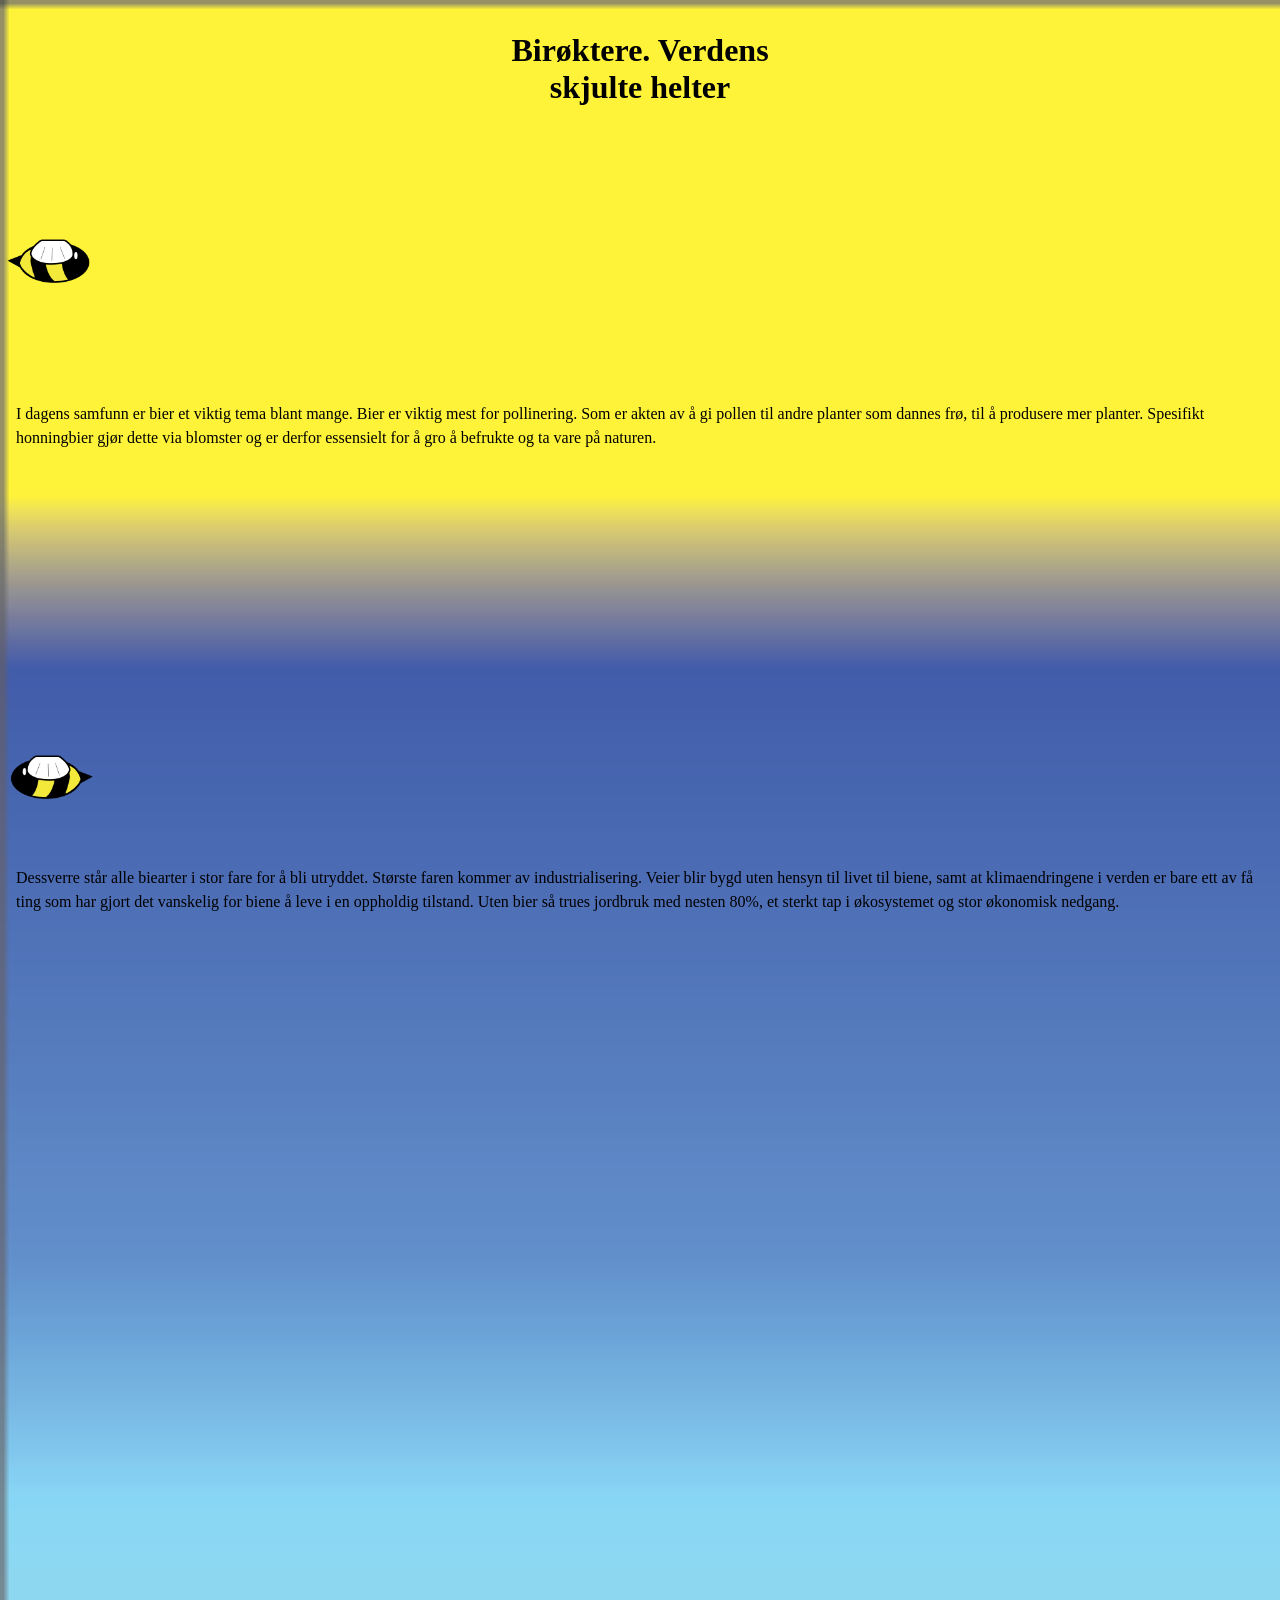
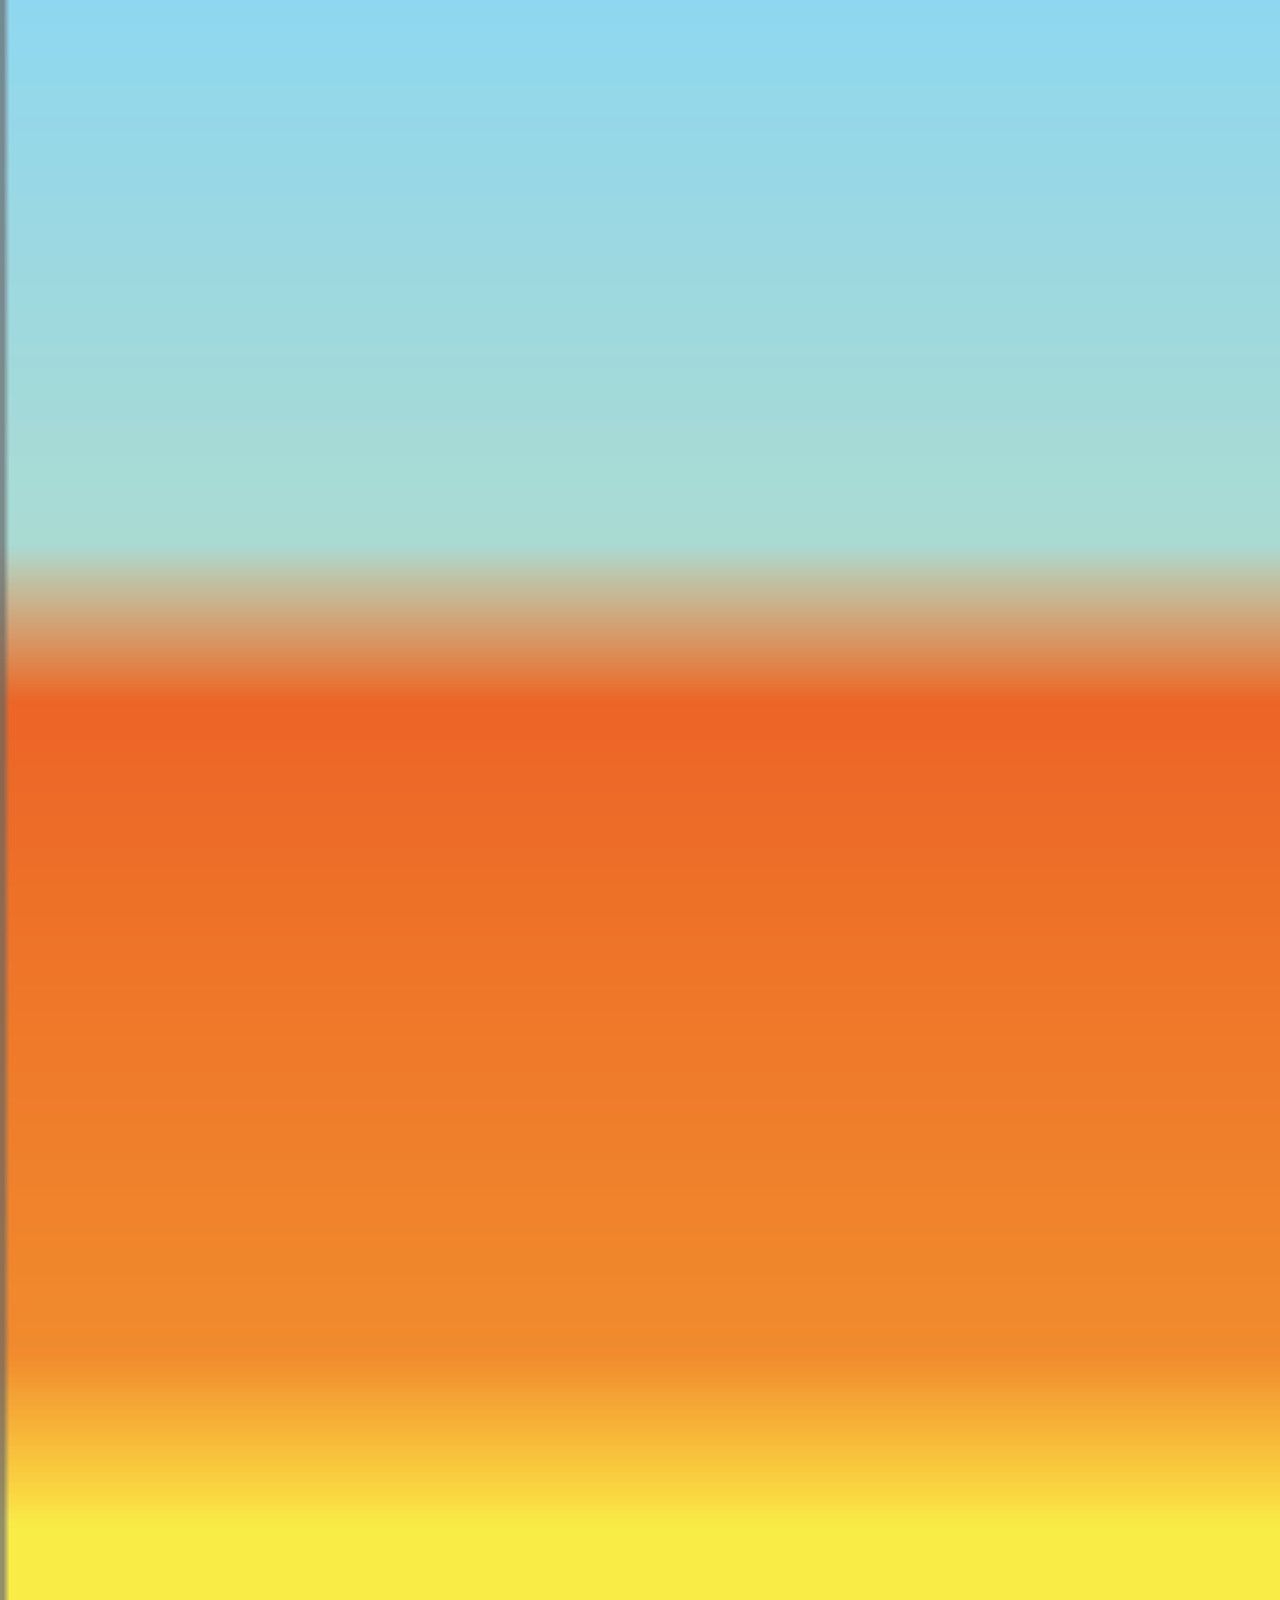
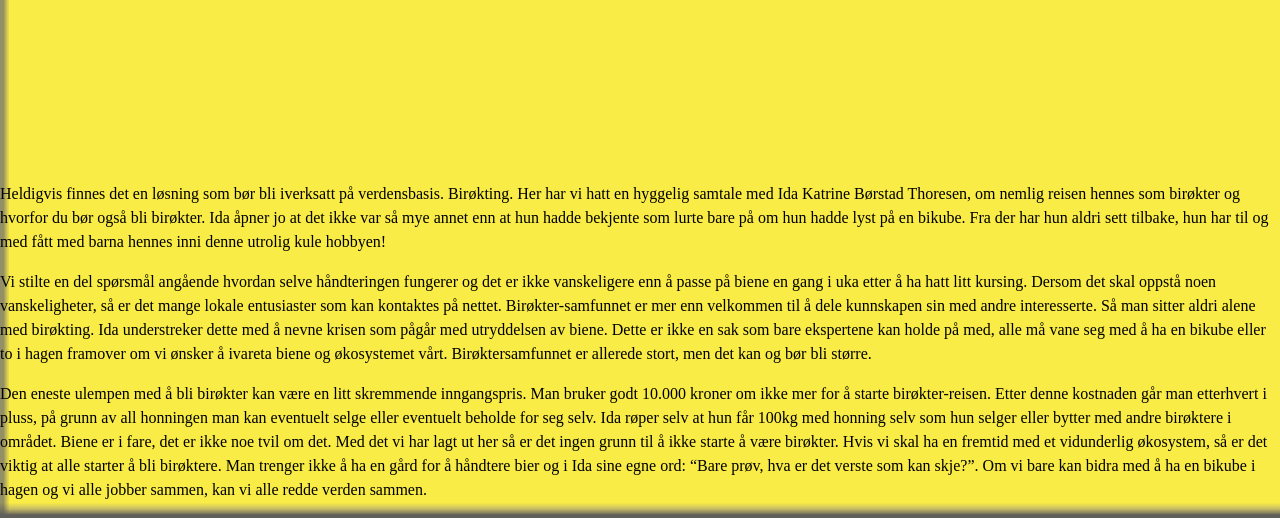
==== bier/index.html @ d30e1885 "Add two aniamtion" ====
<!DOCTYPE html>
<html lang="en">
<head>
    <meta charset="UTF-8">
    <meta name="viewport" content="width=device-width, initial-scale=1.0">

    <link rel="stylesheet" href="css/style.css">
    <title>Bier</title>
</head>
<body>
    <h1>Birøktere. Verdens skjulte helter</h1>
    <div class="bie-animasjon_top_vindu">
        <img
            class="bie-animasjon_top"
            src="./img/img1.png"
            alt="Animasjon av en bie som flyr"
        />
    </div>

    <!-- Første delen -->
    <article id="første">
        <p>I dagens samfunn er bier et viktig tema blant mange. Bier er viktig mest for pollinering. Som er akten av å gi pollen til andre planter som dannes frø, til å produsere mer planter. Spesifikt honningbier gjør dette via blomster og er derfor essensielt for å gro å befrukte og ta vare på naturen.</p>
    </article>

    <div class="bie-animasjon_andre_vindu">
        <img
            class="bie-animasjon_andre"
            src="./img/img3.png"
            alt="Animasjon av en bie som flyr"
        />
    </div>
    
    <!-- Andre delen -->
    <article id="andre">
        <p>Dessverre står alle biearter i stor fare for å bli utryddet. Største faren kommer av industrialisering. Veier blir bygd uten hensyn til livet til biene, samt at klimaendringene i verden er bare ett av få ting som har gjort det vanskelig for biene å leve i en oppholdig tilstand. 
        Uten bier så trues jordbruk med nesten 80%, et sterkt tap i økosystemet og stor økonomisk nedgang.</p>
    </article>

    <!-- Tredje delen -->
    <article id="tredje">
        <p>Heldigvis finnes det en løsning som bør bli iverksatt på verdensbasis. Birøkting.
        Her har vi hatt en hyggelig samtale med Ida Katrine Børstad Thoresen, om nemlig reisen hennes som birøkter og hvorfor du bør også bli birøkter.
        Ida åpner jo at det ikke var så mye annet enn at hun hadde bekjente som lurte bare på om hun hadde lyst på en bikube. Fra der har hun aldri sett tilbake, hun har til og med fått med barna hennes inni denne utrolig kule hobbyen! </p>
    </article>

    <!-- Fjerde delen -->
    <article id="fjerde">
        <p>Vi stilte en del spørsmål angående hvordan selve håndteringen fungerer og det er ikke vanskeligere enn å passe på biene en gang i uka etter å ha hatt litt kursing. Dersom det skal oppstå noen vanskeligheter, så er det mange lokale entusiaster som kan kontaktes på nettet. Birøkter-samfunnet er mer enn velkommen til å dele kunnskapen sin med andre interesserte. Så man sitter aldri alene med birøkting.
        Ida understreker dette med å nevne krisen som pågår med utryddelsen av biene. Dette er ikke en sak som bare ekspertene kan holde på med, alle må vane seg med å ha en bikube eller to i hagen framover om vi ønsker å ivareta biene og økosystemet vårt. Birøktersamfunnet er allerede stort, men det kan og bør bli større.</p>
    </article>

    <!-- Femte delen -->
    <article id="femte">
        <p>Den eneste ulempen med å bli birøkter kan være en litt skremmende inngangspris. Man bruker godt 10.000 kroner om ikke mer for å starte birøkter-reisen. Etter denne kostnaden går man etterhvert i pluss, på grunn av all honningen man kan eventuelt selge eller eventuelt beholde for seg selv. 
        Ida røper selv at hun får 100kg med honning selv som hun selger eller bytter med andre birøktere i området.
        Biene er i fare, det er ikke noe tvil om det. Med det vi har lagt ut her så er det ingen grunn til å ikke starte å være birøkter. Hvis vi skal ha en fremtid med et vidunderlig økosystem, så er det viktig at alle starter å bli birøktere. Man trenger ikke å ha en gård for å håndtere bier og i Ida sine egne ord: “Bare prøv, hva er det verste som kan skje?”. 
        Om vi bare kan bidra med å ha en bikube i hagen og vi alle jobber sammen, kan vi alle redde verden sammen.</p>
    </article>

    <script src="javaScript/bierAnimasjon.js"></script>

    
</body>
</html>
---- bier/css/style.css ----
body{
    margin: 0;
    padding: 0;
    background-image: url(../img/beeBackground.png);
    background-size: cover;
    background-repeat: no-repeat;
}

h1{
    text-align: center;
    width: 300px;
    margin: 2rem auto;
}

#første{
    padding: 1rem;
    height: 200px;
    margin: 2rem auto;
}

#andre{
    padding: 1rem;
    height: 2500px;
    margin: 0;
    top: 0px;
}





.bie-animasjon_top_vindu {
  position: relative;
  width: 100%;
  height: 200px;
  overflow: hidden;
}

.bie-animasjon_top {
  position: absolute;
  margin-top: 0;
  top: 20px;
  left: 0;
  width: 100px;
  height: 200px;
  object-fit: contain;
  animation-name: bieOnTop;
  animation-duration: 5s;
  animation-iteration-count: infinite;
  animation-timing-function: linear;
}

@keyframes bieOnTop {
  0%   { left: -100px; top: 0px}
  25% {top: 60px}
  50% {top: 0px}
  75% {top: 40px}
  100% { left: 100%; top: 0px}
}

.bie-animasjon_andre_vindu {
  position: relative;
  width: 100%;
  height: 200px;
  overflow: hidden;
}

.bie-animasjon_andre {
  position: absolute;
  top: 40px;
  width: 100px;
  height: 200px;
  object-fit: contain;
  animation-name: bieSecondAnimation;
  animation-duration: 5s;
  animation-iteration-count: infinite;
  animation-timing-function: linear;
}

@keyframes bieSecondAnimation {
  0% { left: 100%; top: 0px}
  25% {top: 40px}
  50% {top: 0px}
  75% {top: 60px}
  100% { left: -100px; top: 0px}
}


p{
  line-height: 1.5;
}
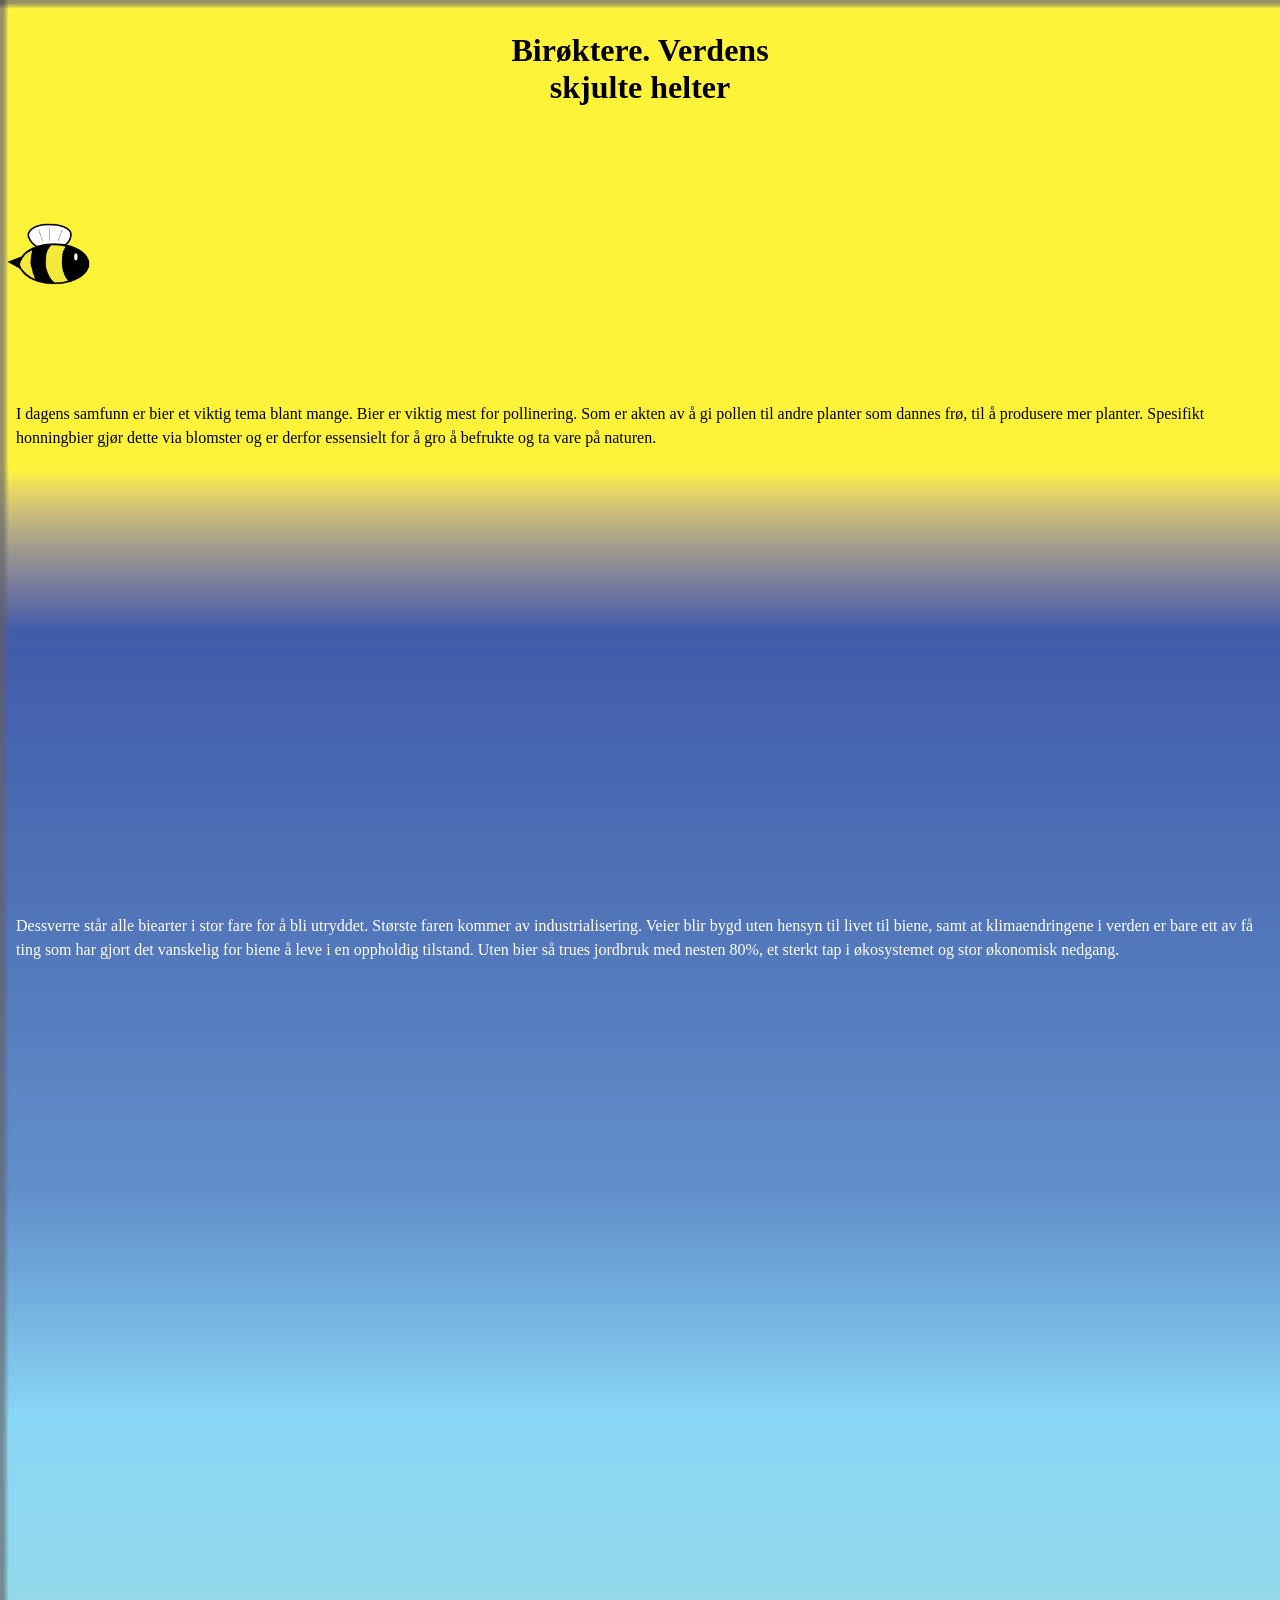
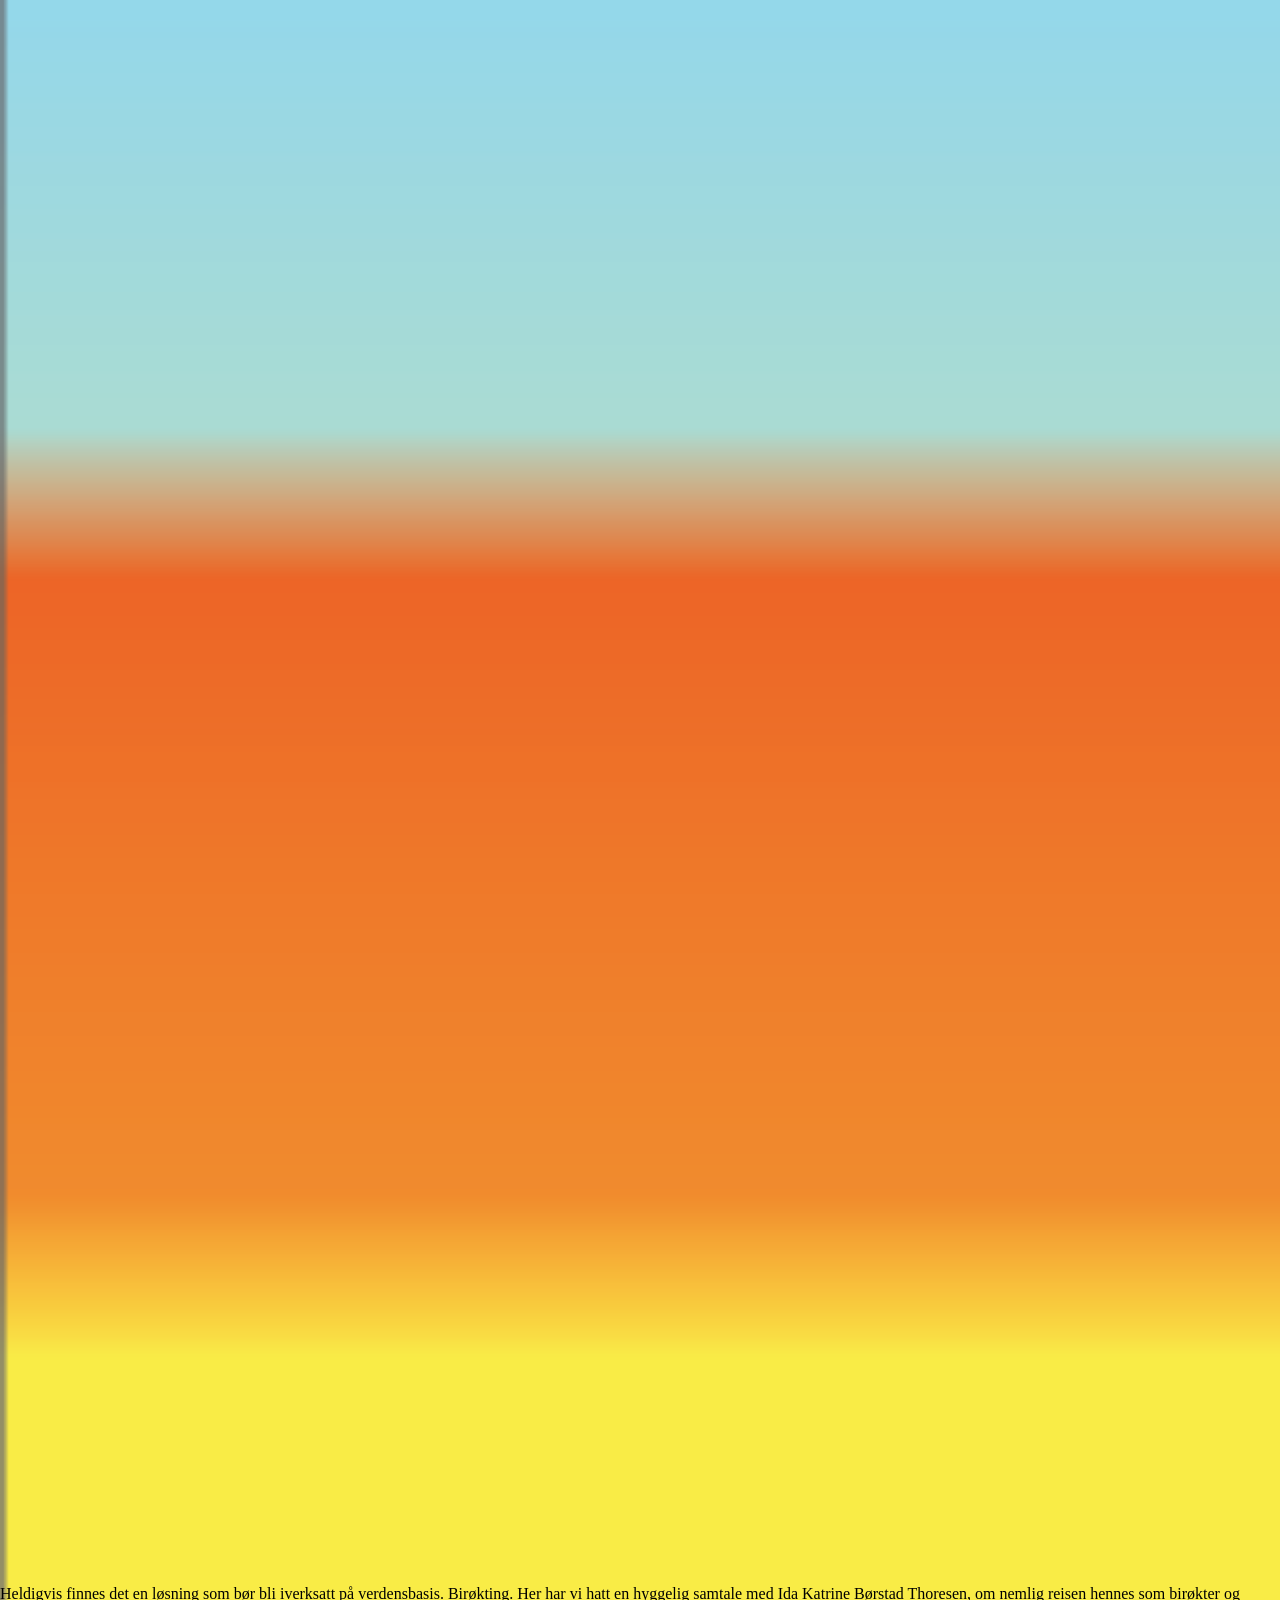
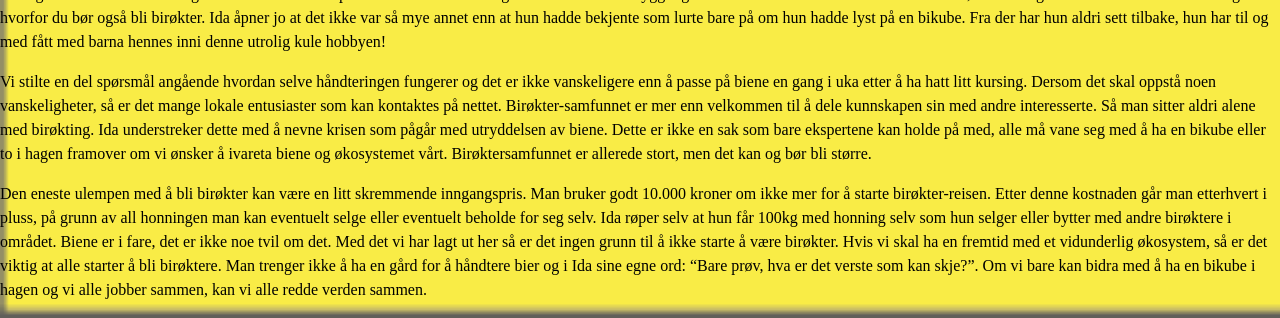
==== commit 88fcc87d: "Second animate when user scroll" ====
--- a/bier/index.html
+++ b/bier/index.html
@@ -22,16 +22,15 @@
         <p>I dagens samfunn er bier et viktig tema blant mange. Bier er viktig mest for pollinering. Som er akten av å gi pollen til andre planter som dannes frø, til å produsere mer planter. Spesifikt honningbier gjør dette via blomster og er derfor essensielt for å gro å befrukte og ta vare på naturen.</p>
     </article>
 
-    <div class="bie-animasjon_andre_vindu">
-        <img
-            class="bie-animasjon_andre"
-            src="./img/img3.png"
-            alt="Animasjon av en bie som flyr"
-        />
-    </div>
-    
     <!-- Andre delen -->
     <article id="andre">
+        <div class="bie-animasjon_andre_vindu is-paused">
+            <img
+                class="bie-animasjon_andre"
+                src="./img/img3.png"
+                alt="Animasjon av en bie som flyr"
+            />
+        </div>
         <p>Dessverre står alle biearter i stor fare for å bli utryddet. Største faren kommer av industrialisering. Veier blir bygd uten hensyn til livet til biene, samt at klimaendringene i verden er bare ett av få ting som har gjort det vanskelig for biene å leve i en oppholdig tilstand. 
         Uten bier så trues jordbruk med nesten 80%, et sterkt tap i økosystemet og stor økonomisk nedgang.</p>
     </article>
--- a/bier/css/style.css
+++ b/bier/css/style.css
@@ -25,6 +25,10 @@
     top: 0px;
 }
 
+#andre p{
+    margin-top: 4rem;
+    color: #fff;
+}
 
 
 
@@ -58,16 +62,30 @@
   100% { left: 100%; top: 0px}
 }
 
+.bie-animasjon_top_vindu.is-paused .bie-animasjon_top,
+.bie-animasjon_andre_vindu .bie-animasjon_andre {
+  animation-play-state: paused;
+}
+
 .bie-animasjon_andre_vindu {
   position: relative;
   width: 100%;
   height: 200px;
   overflow: hidden;
+  visibility: hidden;
+}
+
+.bie-animasjon_andre_vindu.is-active {
+  visibility: visible;
+}
+
+.bie-animasjon_andre_vindu.is-active .bie-animasjon_andre {
+  animation-play-state: running;
 }
 
 .bie-animasjon_andre {
   position: absolute;
-  top: 40px;
+  top: 50px;
   width: 100px;
   height: 200px;
   object-fit: contain;
@@ -85,7 +103,6 @@
   100% { left: -100px; top: 0px}
 }
 
-
 p{
   line-height: 1.5;
 }
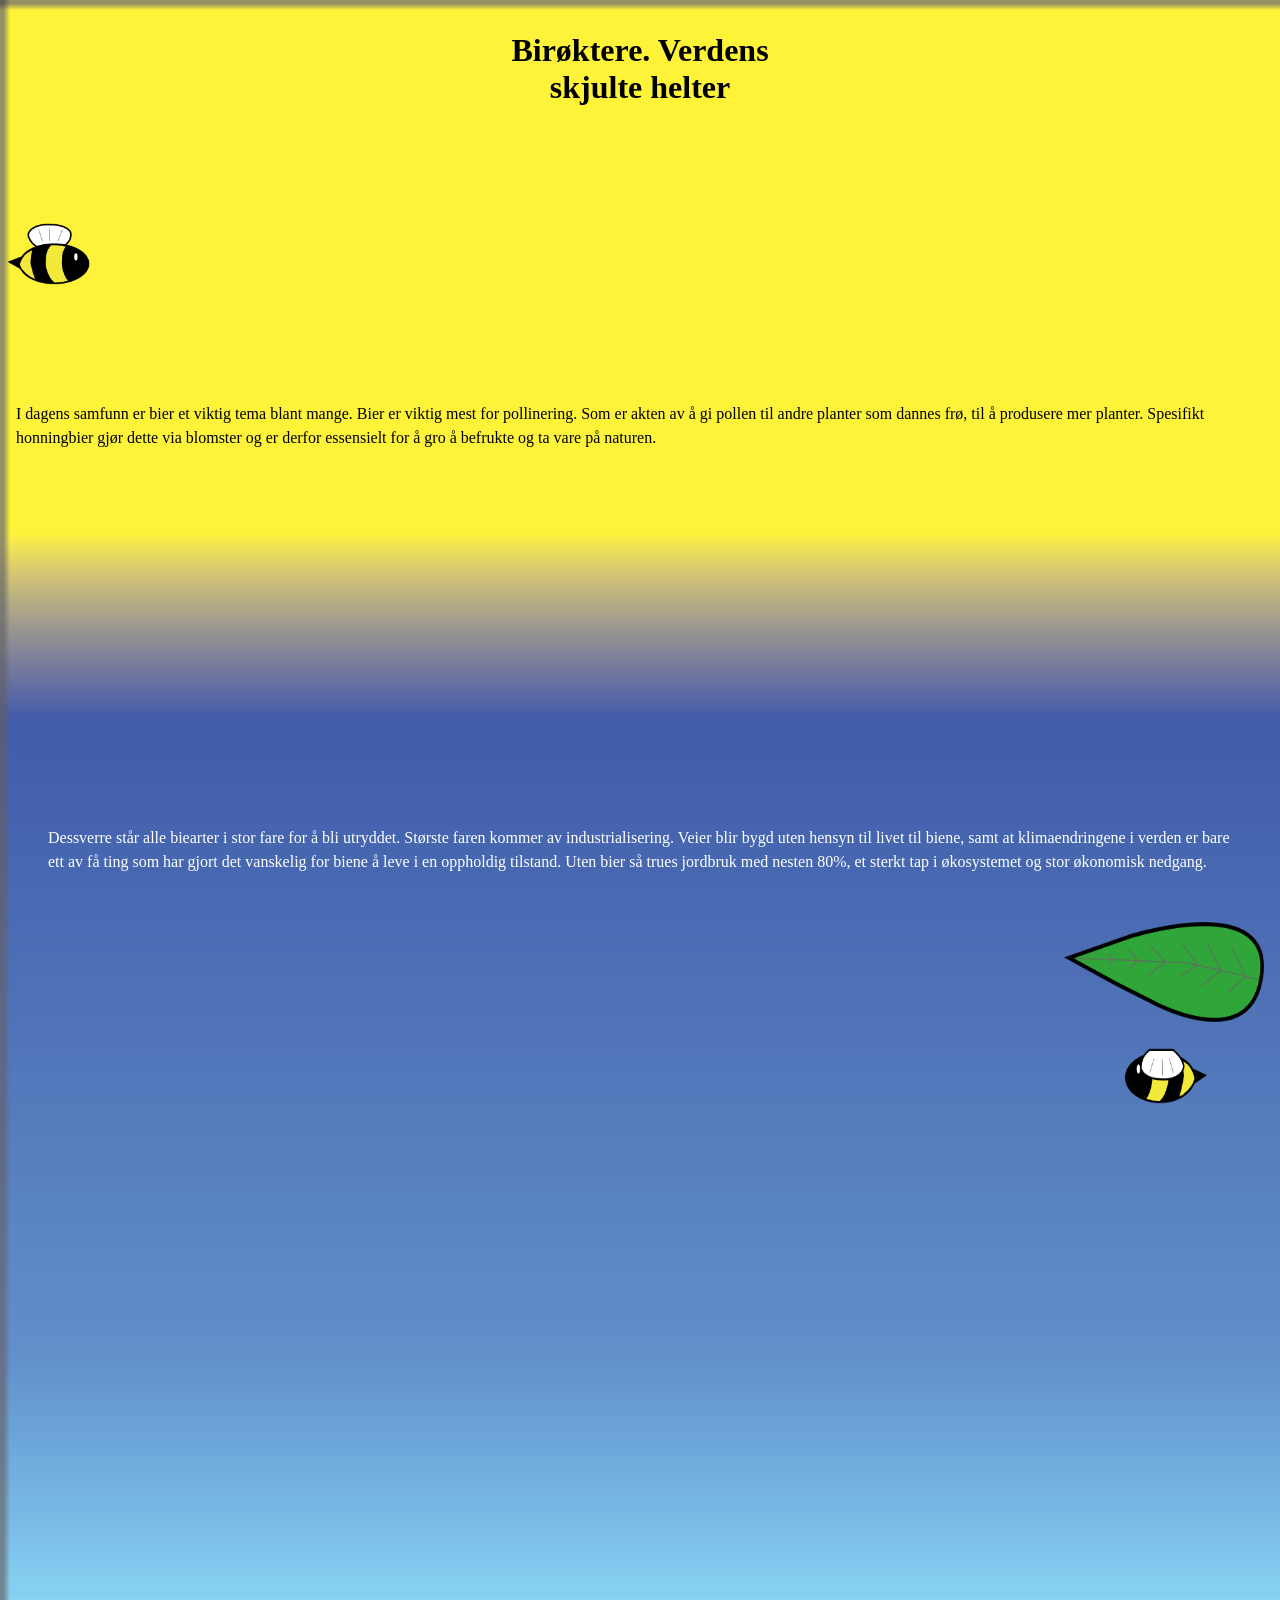
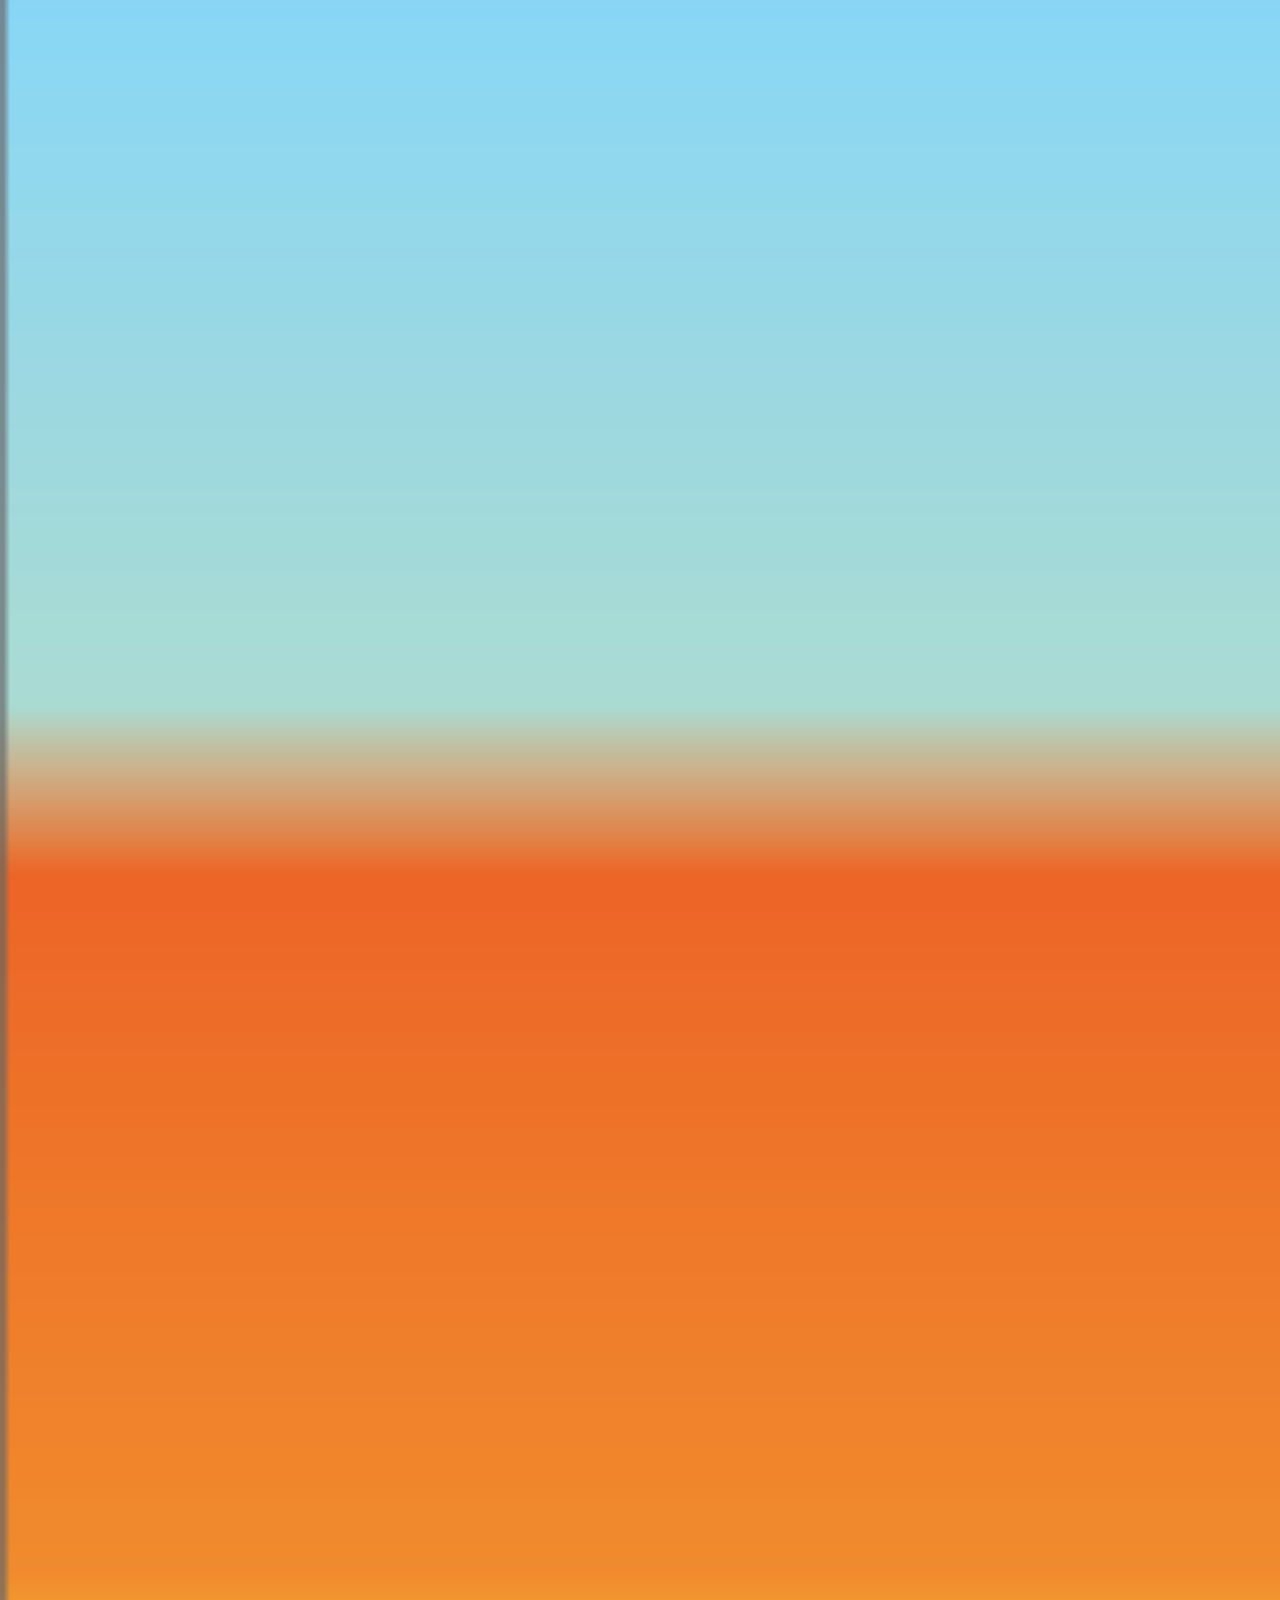
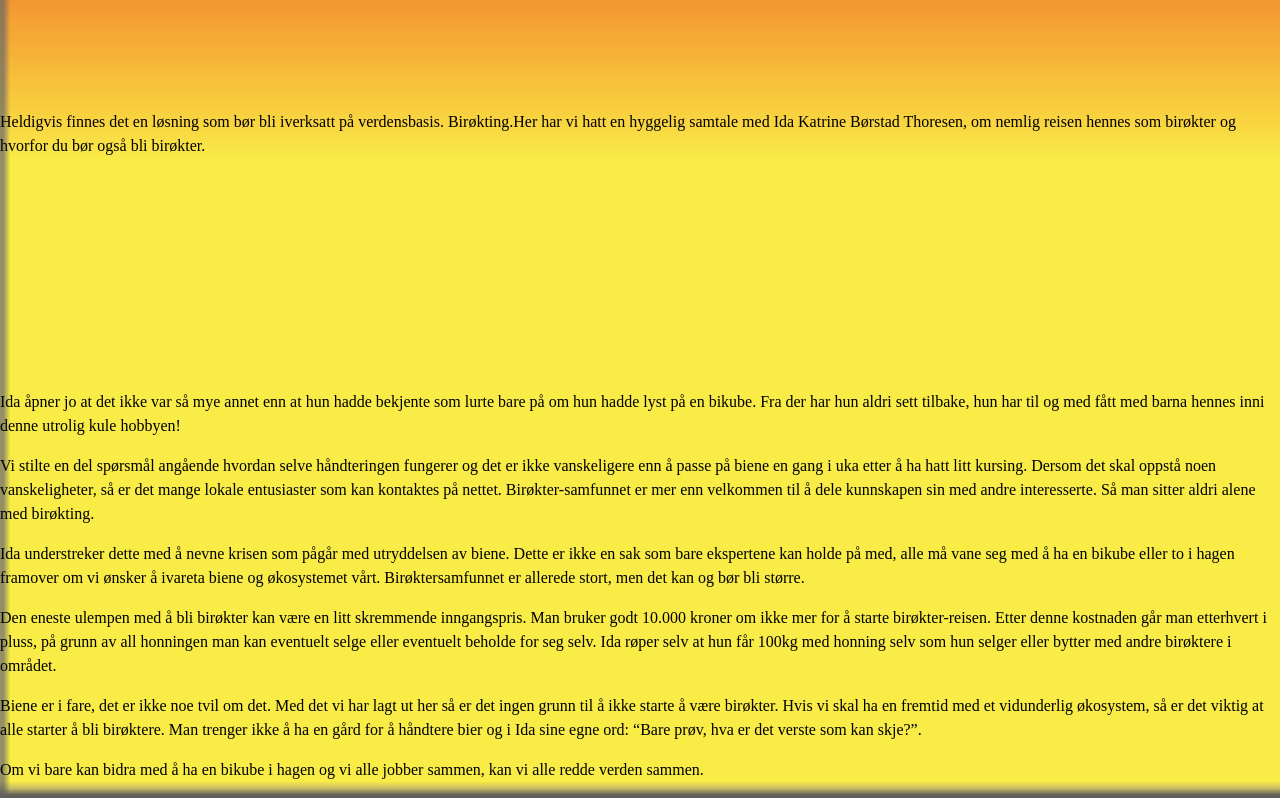
==== commit 9dd862bf: "Top animation and bee under a leaf The animation at the top works; below the second block of text, t" ====
--- a/bier/index.html
+++ b/bier/index.html
@@ -24,37 +24,90 @@
 
     <!-- Andre delen -->
     <article id="andre">
-        <div class="bie-animasjon_andre_vindu is-paused">
+        <!-- <div class="bie-animasjon_andre_vindu is-paused">
             <img
                 class="bie-animasjon_andre"
                 src="./img/img3.png"
                 alt="Animasjon av en bie som flyr"
             />
+        </div> -->
+
+        
+        <p>
+            Dessverre står alle biearter i stor fare for å bli utryddet. Største faren kommer av industrialisering. Veier blir bygd uten hensyn til livet til biene, samt at klimaendringene i verden er bare ett av få ting som har gjort det vanskelig for biene å leve i en oppholdig tilstand. 
+            Uten bier så trues jordbruk med nesten 80%, et sterkt tap i økosystemet og stor økonomisk nedgang.
+        </p>
+
+        <div id="bie-og-bland">
+            <div id="bie-gjemmer-seg-bland">
+                <img
+                    id="bland"
+                    src="./img/blad.png"
+                    alt="Blad hvor bie kan gjemme seg."
+                />
+                <img
+                    id="bie-gjemmer-seg"
+                    src="./img/img4.png"
+                    alt="Bie gjemmer seg under et blad for å unngå regnet."
+                />
+            </div>
         </div>
-        <p>Dessverre står alle biearter i stor fare for å bli utryddet. Største faren kommer av industrialisering. Veier blir bygd uten hensyn til livet til biene, samt at klimaendringene i verden er bare ett av få ting som har gjort det vanskelig for biene å leve i en oppholdig tilstand. 
-        Uten bier så trues jordbruk med nesten 80%, et sterkt tap i økosystemet og stor økonomisk nedgang.</p>
     </article>
 
     <!-- Tredje delen -->
     <article id="tredje">
-        <p>Heldigvis finnes det en løsning som bør bli iverksatt på verdensbasis. Birøkting.
-        Her har vi hatt en hyggelig samtale med Ida Katrine Børstad Thoresen, om nemlig reisen hennes som birøkter og hvorfor du bør også bli birøkter.
-        Ida åpner jo at det ikke var så mye annet enn at hun hadde bekjente som lurte bare på om hun hadde lyst på en bikube. Fra der har hun aldri sett tilbake, hun har til og med fått med barna hennes inni denne utrolig kule hobbyen! </p>
+        <p>
+            Heldigvis finnes det en løsning som bør bli iverksatt på verdensbasis. Birøkting.Her har vi hatt en hyggelig samtale med Ida Katrine Børstad Thoresen, om nemlig reisen hennes som birøkter og hvorfor du bør også bli birøkter.
+        </p>
+        <div class="bie-animasjon_tredje_vindu is-paused">
+            <img
+                class="bie-animasjon_tredje"
+                src="./img/img1.png"
+                alt="Animasjon av en bie som flyr"
+            />
+        </div>
     </article>
 
     <!-- Fjerde delen -->
     <article id="fjerde">
-        <p>Vi stilte en del spørsmål angående hvordan selve håndteringen fungerer og det er ikke vanskeligere enn å passe på biene en gang i uka etter å ha hatt litt kursing. Dersom det skal oppstå noen vanskeligheter, så er det mange lokale entusiaster som kan kontaktes på nettet. Birøkter-samfunnet er mer enn velkommen til å dele kunnskapen sin med andre interesserte. Så man sitter aldri alene med birøkting.
-        Ida understreker dette med å nevne krisen som pågår med utryddelsen av biene. Dette er ikke en sak som bare ekspertene kan holde på med, alle må vane seg med å ha en bikube eller to i hagen framover om vi ønsker å ivareta biene og økosystemet vårt. Birøktersamfunnet er allerede stort, men det kan og bør bli større.</p>
+        <p>
+            Ida åpner jo at det ikke var så mye annet enn at hun hadde bekjente som lurte bare på om hun hadde lyst på en bikube. Fra der har hun aldri sett tilbake, hun har til og med fått med barna hennes inni denne utrolig kule hobbyen! 
+</p>
     </article>
 
     <!-- Femte delen -->
     <article id="femte">
-        <p>Den eneste ulempen med å bli birøkter kan være en litt skremmende inngangspris. Man bruker godt 10.000 kroner om ikke mer for å starte birøkter-reisen. Etter denne kostnaden går man etterhvert i pluss, på grunn av all honningen man kan eventuelt selge eller eventuelt beholde for seg selv. 
-        Ida røper selv at hun får 100kg med honning selv som hun selger eller bytter med andre birøktere i området.
-        Biene er i fare, det er ikke noe tvil om det. Med det vi har lagt ut her så er det ingen grunn til å ikke starte å være birøkter. Hvis vi skal ha en fremtid med et vidunderlig økosystem, så er det viktig at alle starter å bli birøktere. Man trenger ikke å ha en gård for å håndtere bier og i Ida sine egne ord: “Bare prøv, hva er det verste som kan skje?”. 
-        Om vi bare kan bidra med å ha en bikube i hagen og vi alle jobber sammen, kan vi alle redde verden sammen.</p>
+        <p>
+            Vi stilte en del spørsmål angående hvordan selve håndteringen fungerer og det er ikke vanskeligere enn å passe på biene en gang i uka etter å ha hatt litt kursing. Dersom det skal oppstå noen vanskeligheter, så er det mange lokale entusiaster som kan kontaktes på nettet. Birøkter-samfunnet er mer enn velkommen til å dele kunnskapen sin med andre interesserte. Så man sitter aldri alene med birøkting.
+        </p>
     </article>
+
+    <article id="sjette">
+        <p>
+            Ida understreker dette med å nevne krisen som pågår med utryddelsen av biene. Dette er ikke en sak som bare ekspertene kan holde på med, alle må vane seg med å ha en bikube eller to i hagen framover om vi ønsker å ivareta biene og økosystemet vårt. Birøktersamfunnet er allerede stort, men det kan og bør bli større.
+        </p>
+    </article>
+    
+    <article id="syvende">
+        <p>
+            Den eneste ulempen med å bli birøkter kan være en litt skremmende inngangspris. Man bruker godt 10.000 kroner om ikke mer for å starte birøkter-reisen. Etter denne kostnaden går man etterhvert i pluss, på grunn av all honningen man kan eventuelt selge eller eventuelt beholde for seg selv. 
+            Ida røper selv at hun får 100kg med honning selv som hun selger eller bytter med andre birøktere i området.
+        </p>
+    </article>
+    
+    <article id="åttende">
+        <p>
+            Biene er i fare, det er ikke noe tvil om det. Med det vi har lagt ut her så er det ingen grunn til å ikke starte å være birøkter. Hvis vi skal ha en fremtid med et vidunderlig økosystem, så er det viktig at alle starter å bli birøktere. Man trenger ikke å ha en gård for å håndtere bier og i Ida sine egne ord: “Bare prøv, hva er det verste som kan skje?”. 
+        </p>
+    </article>
+
+    
+    <article id="niende">
+        <p>
+            Om vi bare kan bidra med å ha en bikube i hagen og vi alle jobber sammen, kan vi alle redde verden sammen. 
+        </p>
+    </article>
+
 
     <script src="javaScript/bierAnimasjon.js"></script>
 
--- a/bier/css/style.css
+++ b/bier/css/style.css
@@ -16,18 +16,40 @@
     padding: 1rem;
     height: 200px;
     margin: 2rem auto;
+    margin-bottom: 10rem;
 }
 
 #andre{
     padding: 1rem;
     height: 2500px;
-    margin: 0;
-    top: 0px;
+    display: flex;
+    flex-direction: column;
 }
 
 #andre p{
-    margin-top: 4rem;
     color: #fff;
+    padding: 2rem;
+}
+
+#bland{
+  width: 200px;
+  height: 100px;
+}
+
+#bie-og-bland{
+  display: flex;
+  flex-direction: row-reverse;
+}
+
+#bie-gjemmer-seg-bland{
+  display: flex;
+  flex-direction: column;
+  align-items: center;
+}
+
+#bie-gjemmer-seg{
+  width: 100px;
+  height: 100px;
 }
 
 
@@ -85,7 +107,6 @@
 
 .bie-animasjon_andre {
   position: absolute;
-  top: 50px;
   width: 100px;
   height: 200px;
   object-fit: contain;
@@ -103,6 +124,55 @@
   100% { left: -100px; top: 0px}
 }
 
+.bie-animasjon_tredje_vindu {
+  position: relative;
+  width: 100%;
+  height: 200px;
+  overflow: hidden;
+  visibility: hidden;
+}
+
+.bie-animasjon_tredje_vindu.is-active {
+  position: fixed;
+  left: 0;
+  top: 0px;
+  width: 100%;
+  height: 200px;
+  visibility: visible;
+  z-index: 0;
+  pointer-events: none;
+  overflow: hidden;
+}
+
+.bie-animasjon_tredje {
+  position: absolute;
+  width: 100px;
+  height: 200px;
+  object-fit: contain;
+  left: -100px;
+  top: 0px;
+  animation-name: bieThirdAnimation;
+  animation-duration: 8s;
+  animation-timing-function: linear;
+  animation-fill-mode: forwards;
+  animation-play-state: paused;
+}
+
+.bie-animasjon_tredje_vindu.is-active .bie-animasjon_tredje {
+  animation-play-state: running;
+}
+
+@keyframes bieThirdAnimation {
+  0% { left: -100px; top: 20px; }
+  100% { left: calc(100% - 100px); top: 80px; }
+}
+
+
+#tredje p {
+  position: relative;
+  z-index: 2;
+}
+
 p{
   line-height: 1.5;
 }
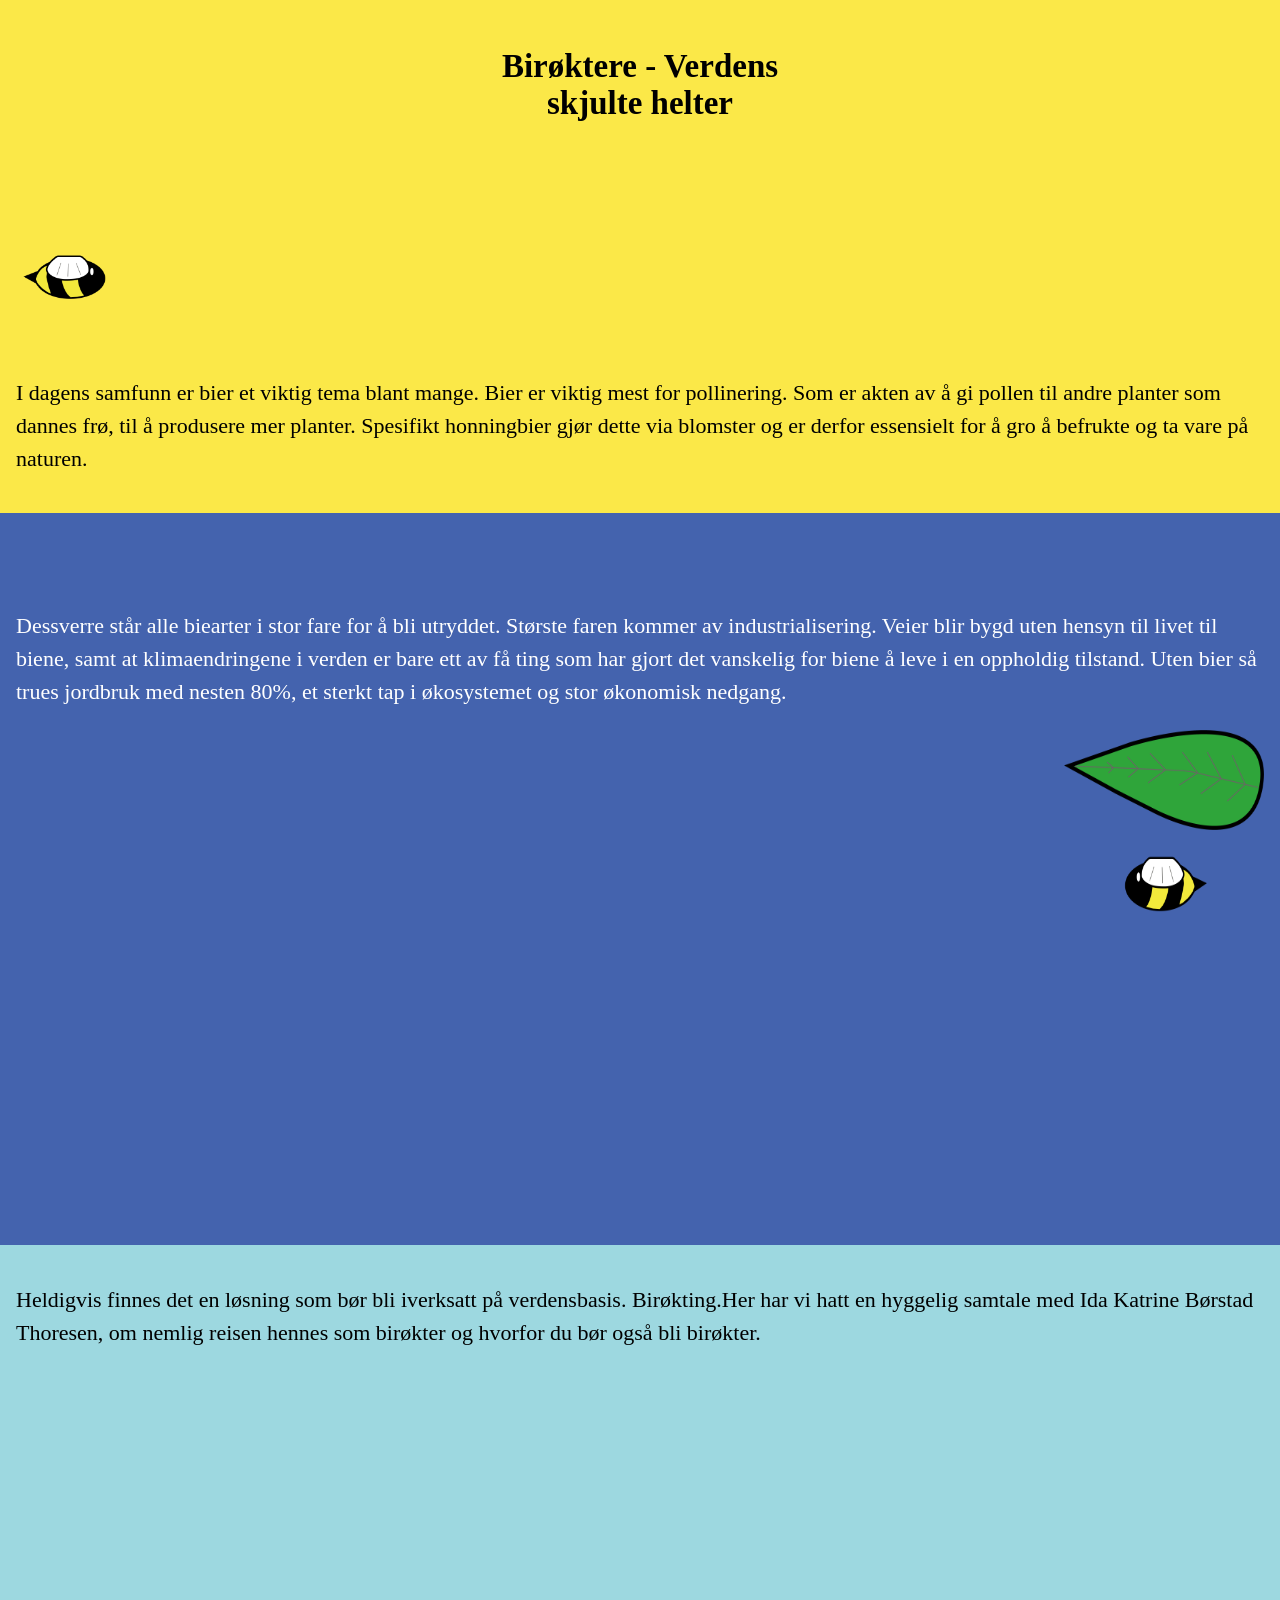
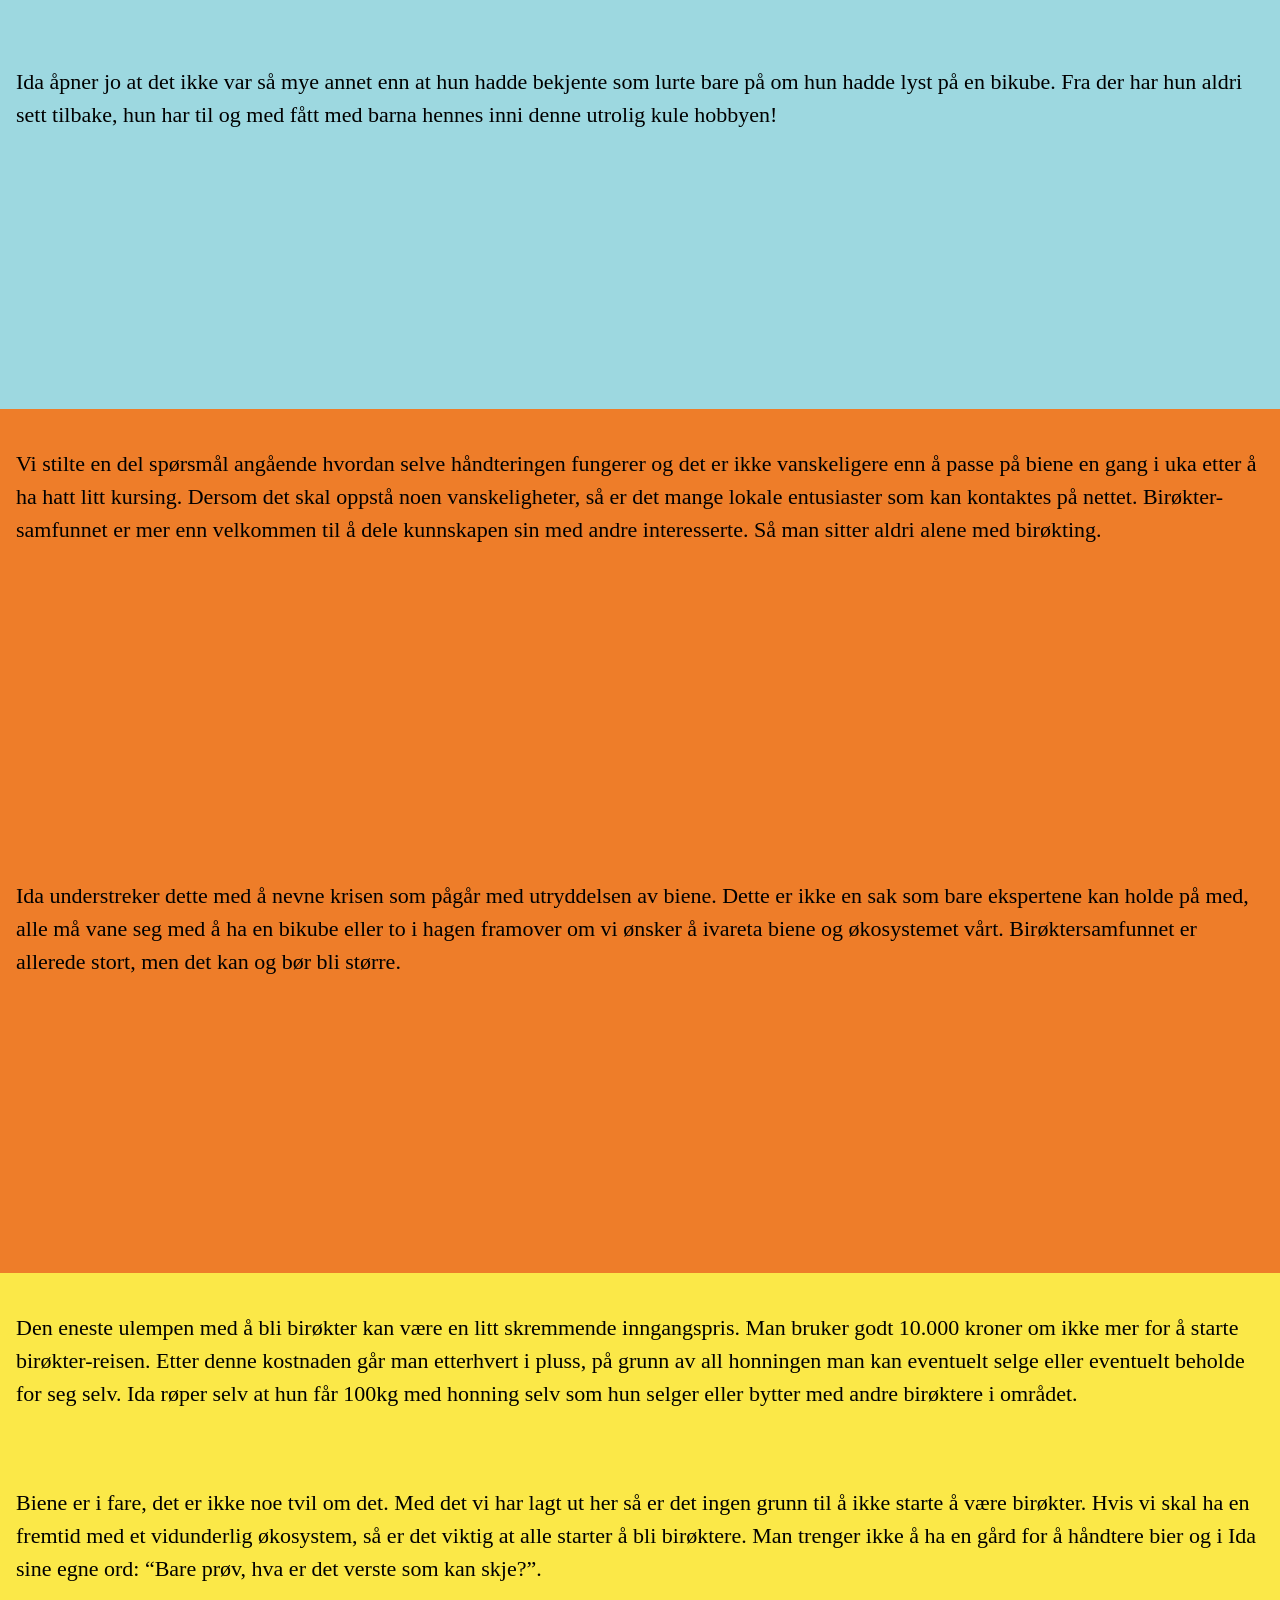
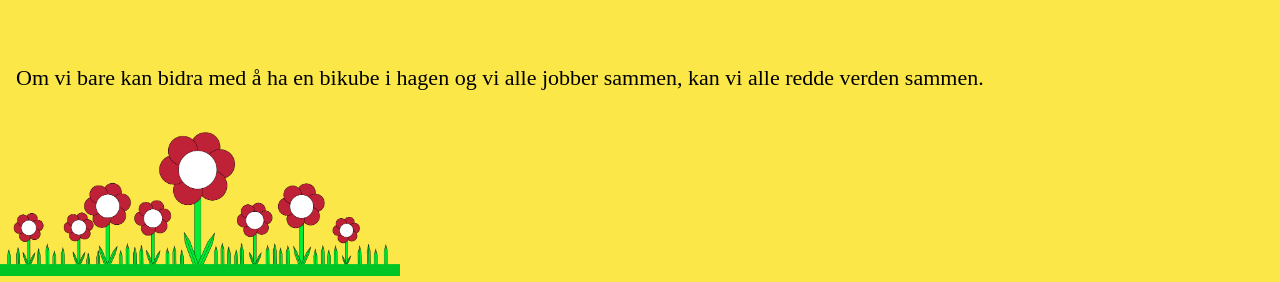
==== commit a9dbc15e: "Background for each paragraph I added a background for each paragraph instead of a single background" ====
--- a/bier/index.html
+++ b/bier/index.html
@@ -8,19 +8,21 @@
     <title>Bier</title>
 </head>
 <body>
-    <h1>Birøktere. Verdens skjulte helter</h1>
-    <div class="bie-animasjon_top_vindu">
-        <img
-            class="bie-animasjon_top"
-            src="./img/img1.png"
-            alt="Animasjon av en bie som flyr"
-        />
-    </div>
+    <section id="første">
+        <h1>Birøktere - Verdens skjulte helter</h1>
+        <div class="bie-animasjon_top_vindu">
+            <img
+                class="bie-animasjon_top"
+                src="./img/img1.png"
+                alt="Animasjon av en bie som flyr"
+            />
+        </div>
 
-    <!-- Første delen -->
-    <article id="første">
-        <p>I dagens samfunn er bier et viktig tema blant mange. Bier er viktig mest for pollinering. Som er akten av å gi pollen til andre planter som dannes frø, til å produsere mer planter. Spesifikt honningbier gjør dette via blomster og er derfor essensielt for å gro å befrukte og ta vare på naturen.</p>
-    </article>
+        <!-- Første delen -->
+        <article>
+            <p>I dagens samfunn er bier et viktig tema blant mange. Bier er viktig mest for pollinering. Som er akten av å gi pollen til andre planter som dannes frø, til å produsere mer planter. Spesifikt honningbier gjør dette via blomster og er derfor essensielt for å gro å befrukte og ta vare på naturen.</p>
+        </article>
+    </section>
 
     <!-- Andre delen -->
     <article id="andre">
@@ -55,62 +57,66 @@
     </article>
 
     <!-- Tredje delen -->
-    <article id="tredje">
+    <article class="tredje">
         <p>
             Heldigvis finnes det en løsning som bør bli iverksatt på verdensbasis. Birøkting.Her har vi hatt en hyggelig samtale med Ida Katrine Børstad Thoresen, om nemlig reisen hennes som birøkter og hvorfor du bør også bli birøkter.
         </p>
-        <div class="bie-animasjon_tredje_vindu is-paused">
+        <!-- <div class="bie-animasjon_tredje_vindu is-paused">
             <img
                 class="bie-animasjon_tredje"
                 src="./img/img1.png"
                 alt="Animasjon av en bie som flyr"
             />
-        </div>
+        </div> -->
     </article>
 
     <!-- Fjerde delen -->
-    <article id="fjerde">
+    <article class="tredje">
         <p>
             Ida åpner jo at det ikke var så mye annet enn at hun hadde bekjente som lurte bare på om hun hadde lyst på en bikube. Fra der har hun aldri sett tilbake, hun har til og med fått med barna hennes inni denne utrolig kule hobbyen! 
 </p>
     </article>
 
     <!-- Femte delen -->
-    <article id="femte">
+    <article class="fjerde">
         <p>
             Vi stilte en del spørsmål angående hvordan selve håndteringen fungerer og det er ikke vanskeligere enn å passe på biene en gang i uka etter å ha hatt litt kursing. Dersom det skal oppstå noen vanskeligheter, så er det mange lokale entusiaster som kan kontaktes på nettet. Birøkter-samfunnet er mer enn velkommen til å dele kunnskapen sin med andre interesserte. Så man sitter aldri alene med birøkting.
         </p>
     </article>
 
-    <article id="sjette">
+    <article class="fjerde">
         <p>
             Ida understreker dette med å nevne krisen som pågår med utryddelsen av biene. Dette er ikke en sak som bare ekspertene kan holde på med, alle må vane seg med å ha en bikube eller to i hagen framover om vi ønsker å ivareta biene og økosystemet vårt. Birøktersamfunnet er allerede stort, men det kan og bør bli større.
         </p>
     </article>
     
-    <article id="syvende">
+    <article class="femte">
         <p>
             Den eneste ulempen med å bli birøkter kan være en litt skremmende inngangspris. Man bruker godt 10.000 kroner om ikke mer for å starte birøkter-reisen. Etter denne kostnaden går man etterhvert i pluss, på grunn av all honningen man kan eventuelt selge eller eventuelt beholde for seg selv. 
             Ida røper selv at hun får 100kg med honning selv som hun selger eller bytter med andre birøktere i området.
         </p>
     </article>
     
-    <article id="åttende">
+    <article class="femte">
         <p>
             Biene er i fare, det er ikke noe tvil om det. Med det vi har lagt ut her så er det ingen grunn til å ikke starte å være birøkter. Hvis vi skal ha en fremtid med et vidunderlig økosystem, så er det viktig at alle starter å bli birøktere. Man trenger ikke å ha en gård for å håndtere bier og i Ida sine egne ord: “Bare prøv, hva er det verste som kan skje?”. 
         </p>
     </article>
 
     
-    <article id="niende">
+    <article class="femte">
         <p>
             Om vi bare kan bidra med å ha en bikube i hagen og vi alle jobber sammen, kan vi alle redde verden sammen. 
         </p>
     </article>
+    
+    <section id="blomster-for-bie">
+        <img id="blomster" src="./img/blomster.png" alt="Bilde av blomster">
 
+    </section>
 
+    
     <script src="javaScript/bierAnimasjon.js"></script>
-
     
 </body>
 </html>
--- a/bier/css/style.css
+++ b/bier/css/style.css
@@ -1,9 +1,9 @@
 body{
     margin: 0;
     padding: 0;
-    background-image: url(../img/beeBackground.png);
     background-size: cover;
     background-repeat: no-repeat;
+    font-size: 22px;
 }
 
 h1{
@@ -12,47 +12,14 @@
     margin: 2rem auto;
 }
 
+p{
+  line-height: 1.5;
+}
+
 #første{
     padding: 1rem;
-    height: 200px;
-    margin: 2rem auto;
-    margin-bottom: 10rem;
+    background-color: #fbe848;
 }
-
-#andre{
-    padding: 1rem;
-    height: 2500px;
-    display: flex;
-    flex-direction: column;
-}
-
-#andre p{
-    color: #fff;
-    padding: 2rem;
-}
-
-#bland{
-  width: 200px;
-  height: 100px;
-}
-
-#bie-og-bland{
-  display: flex;
-  flex-direction: row-reverse;
-}
-
-#bie-gjemmer-seg-bland{
-  display: flex;
-  flex-direction: column;
-  align-items: center;
-}
-
-#bie-gjemmer-seg{
-  width: 100px;
-  height: 100px;
-}
-
-
 
 
 .bie-animasjon_top_vindu {
@@ -84,95 +51,72 @@
   100% { left: 100%; top: 0px}
 }
 
-.bie-animasjon_top_vindu.is-paused .bie-animasjon_top,
-.bie-animasjon_andre_vindu .bie-animasjon_andre {
-  animation-play-state: paused;
+
+
+
+
+
+
+
+#andre{
+    padding: 1rem;
+    height: 700px;
+    display: flex;
+    flex-direction: column;
+    background-color: #4463ae;
 }
 
-.bie-animasjon_andre_vindu {
-  position: relative;
-  width: 100%;
-  height: 200px;
-  overflow: hidden;
-  visibility: hidden;
+#andre p{
+  margin-top: 5rem;
+    color: #fff;
 }
 
-.bie-animasjon_andre_vindu.is-active {
-  visibility: visible;
+#bland{
+  width: 200px;
+  height: 100px;
 }
 
-.bie-animasjon_andre_vindu.is-active .bie-animasjon_andre {
-  animation-play-state: running;
+#bie-og-bland{
+  display: flex;
+  flex-direction: row-reverse;
 }
 
-.bie-animasjon_andre {
-  position: absolute;
-  width: 100px;
-  height: 200px;
-  object-fit: contain;
-  animation-name: bieSecondAnimation;
-  animation-duration: 5s;
-  animation-iteration-count: infinite;
-  animation-timing-function: linear;
+#bie-gjemmer-seg-bland{
+  display: flex;
+  flex-direction: column;
+  align-items: center;
 }
 
-@keyframes bieSecondAnimation {
-  0% { left: 100%; top: 0px}
-  25% {top: 40px}
-  50% {top: 0px}
-  75% {top: 60px}
-  100% { left: -100px; top: 0px}
-}
-
-.bie-animasjon_tredje_vindu {
-  position: relative;
-  width: 100%;
-  height: 200px;
-  overflow: hidden;
-  visibility: hidden;
-}
-
-.bie-animasjon_tredje_vindu.is-active {
-  position: fixed;
-  left: 0;
-  top: 0px;
-  width: 100%;
-  height: 200px;
-  visibility: visible;
-  z-index: 0;
-  pointer-events: none;
-  overflow: hidden;
-}
-
-.bie-animasjon_tredje {
-  position: absolute;
+#bie-gjemmer-seg{
   width: 100px;
-  height: 200px;
-  object-fit: contain;
-  left: -100px;
-  top: 0px;
-  animation-name: bieThirdAnimation;
-  animation-duration: 8s;
-  animation-timing-function: linear;
-  animation-fill-mode: forwards;
-  animation-play-state: paused;
-}
-
-.bie-animasjon_tredje_vindu.is-active .bie-animasjon_tredje {
-  animation-play-state: running;
-}
-
-@keyframes bieThirdAnimation {
-  0% { left: -100px; top: 20px; }
-  100% { left: calc(100% - 100px); top: 80px; }
+  height: 100px;
 }
 
 
-#tredje p {
-  position: relative;
-  z-index: 2;
+
+.tredje{
+  padding: 1rem;
+  height: 350px;
+  background-color: #9dd8e0;
 }
 
-p{
-  line-height: 1.5;
+.fjerde{
+    padding: 1rem;
+    background-color: #ee7d29;
+    height: 400px;
+}
+
+.femte{
+    padding: 1rem;
+    background-color: #fbe848;
+}
+
+#blomster-for-bie{
+  background-color: #fbe848;
+  margin: 0;
+  padding: 0;
+}
+
+#blomster{
+  width: 400px;
 }
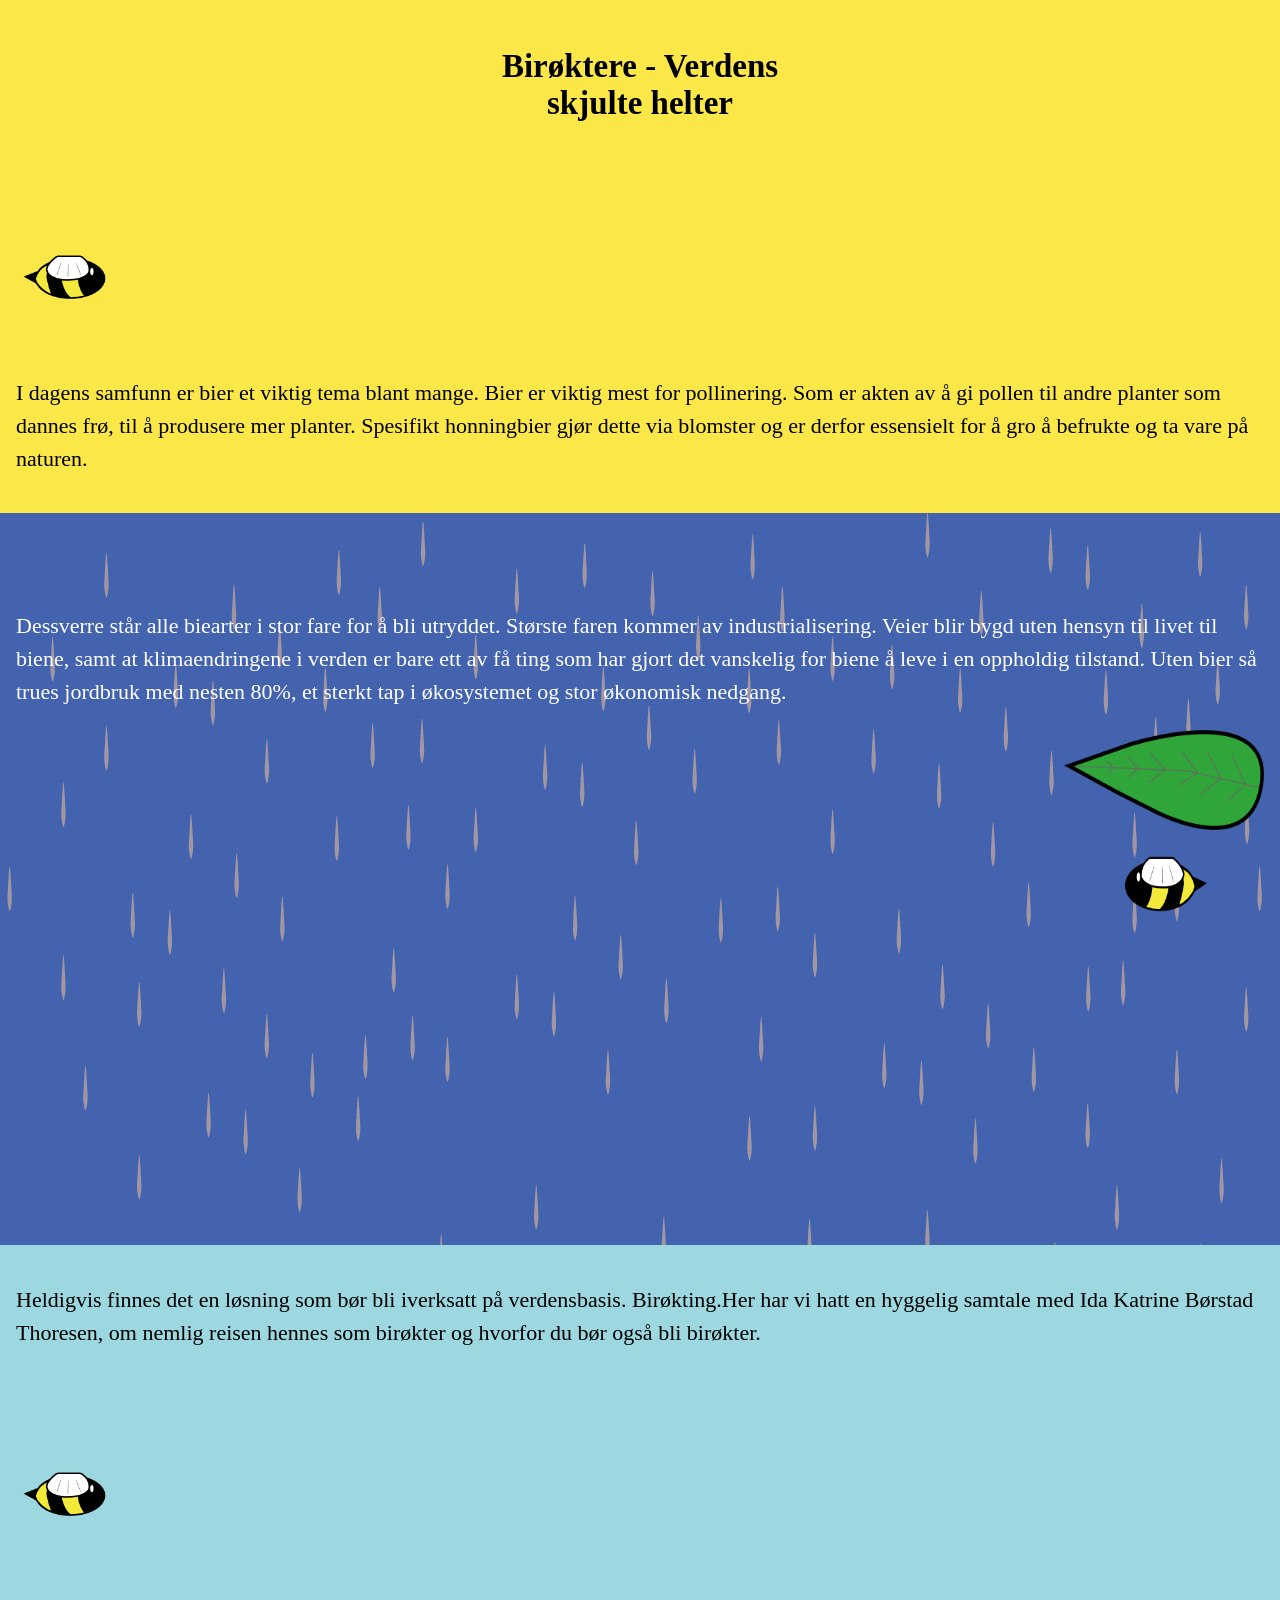
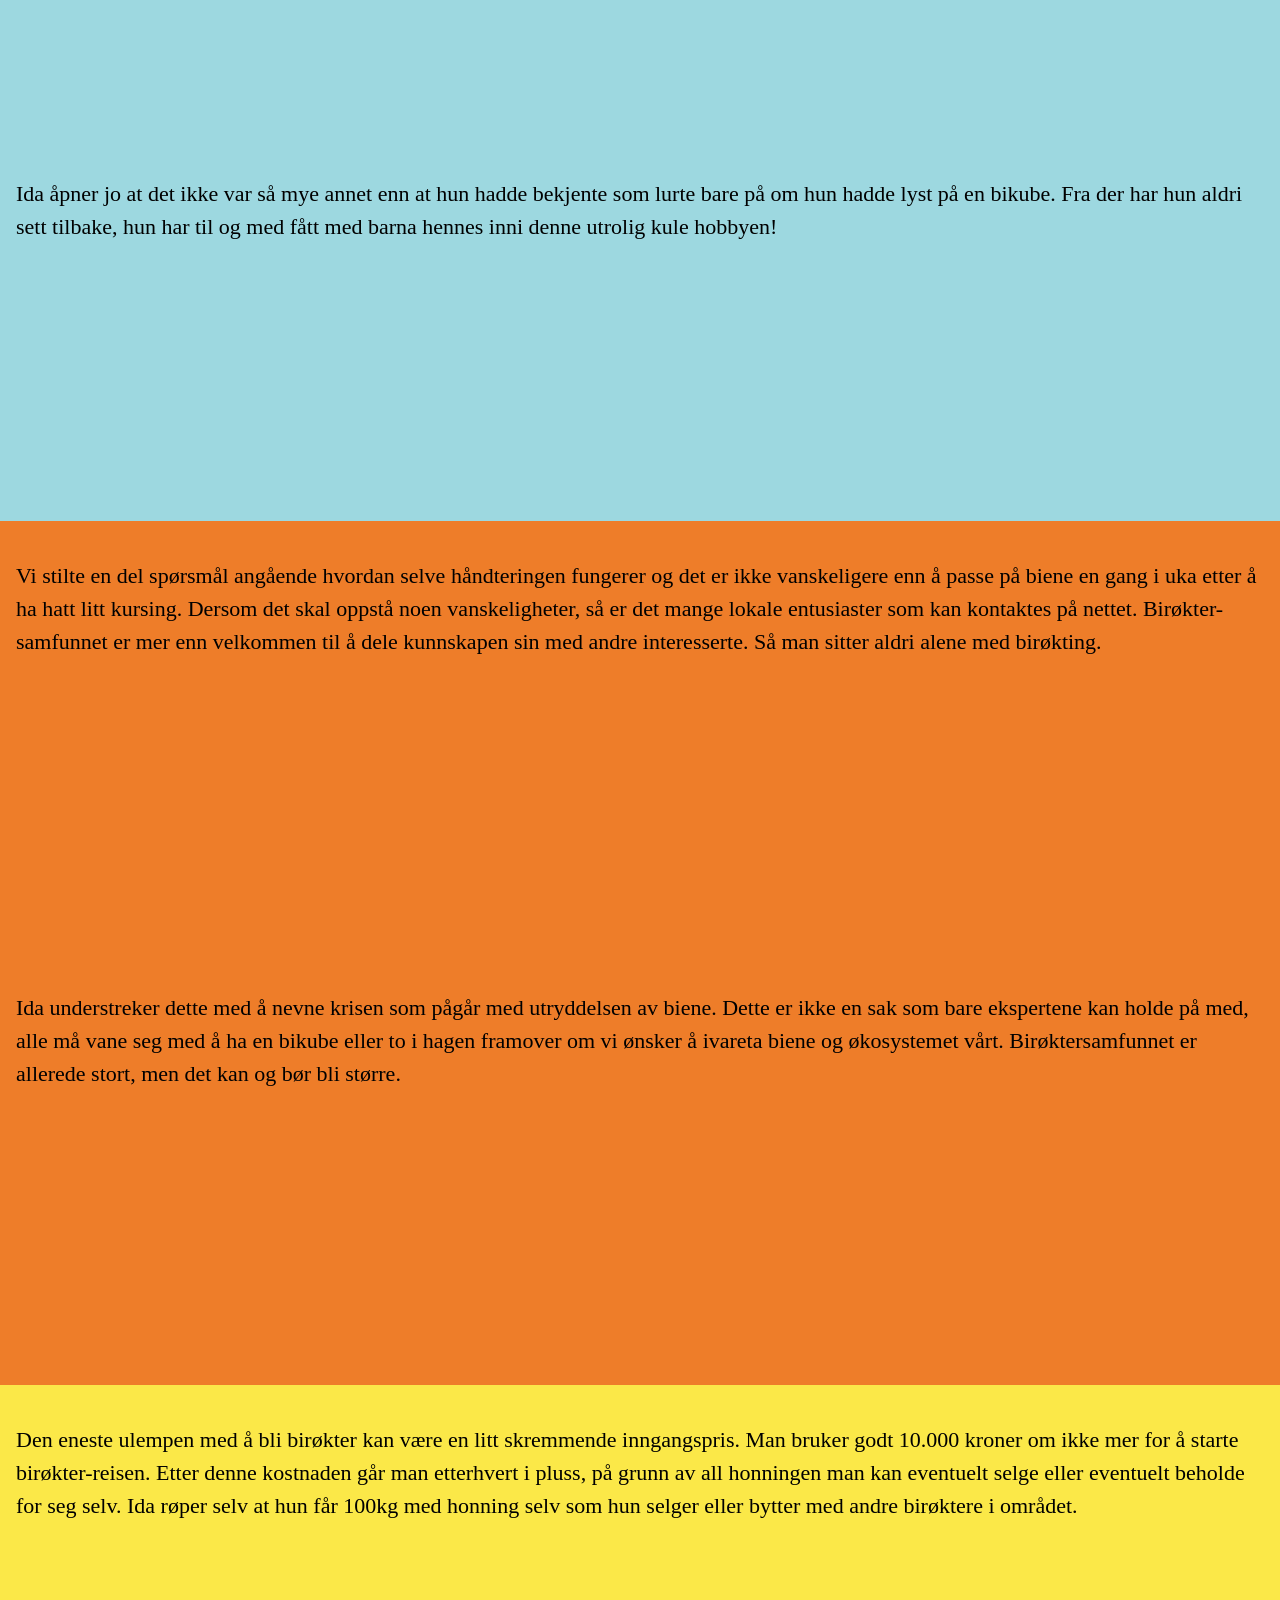
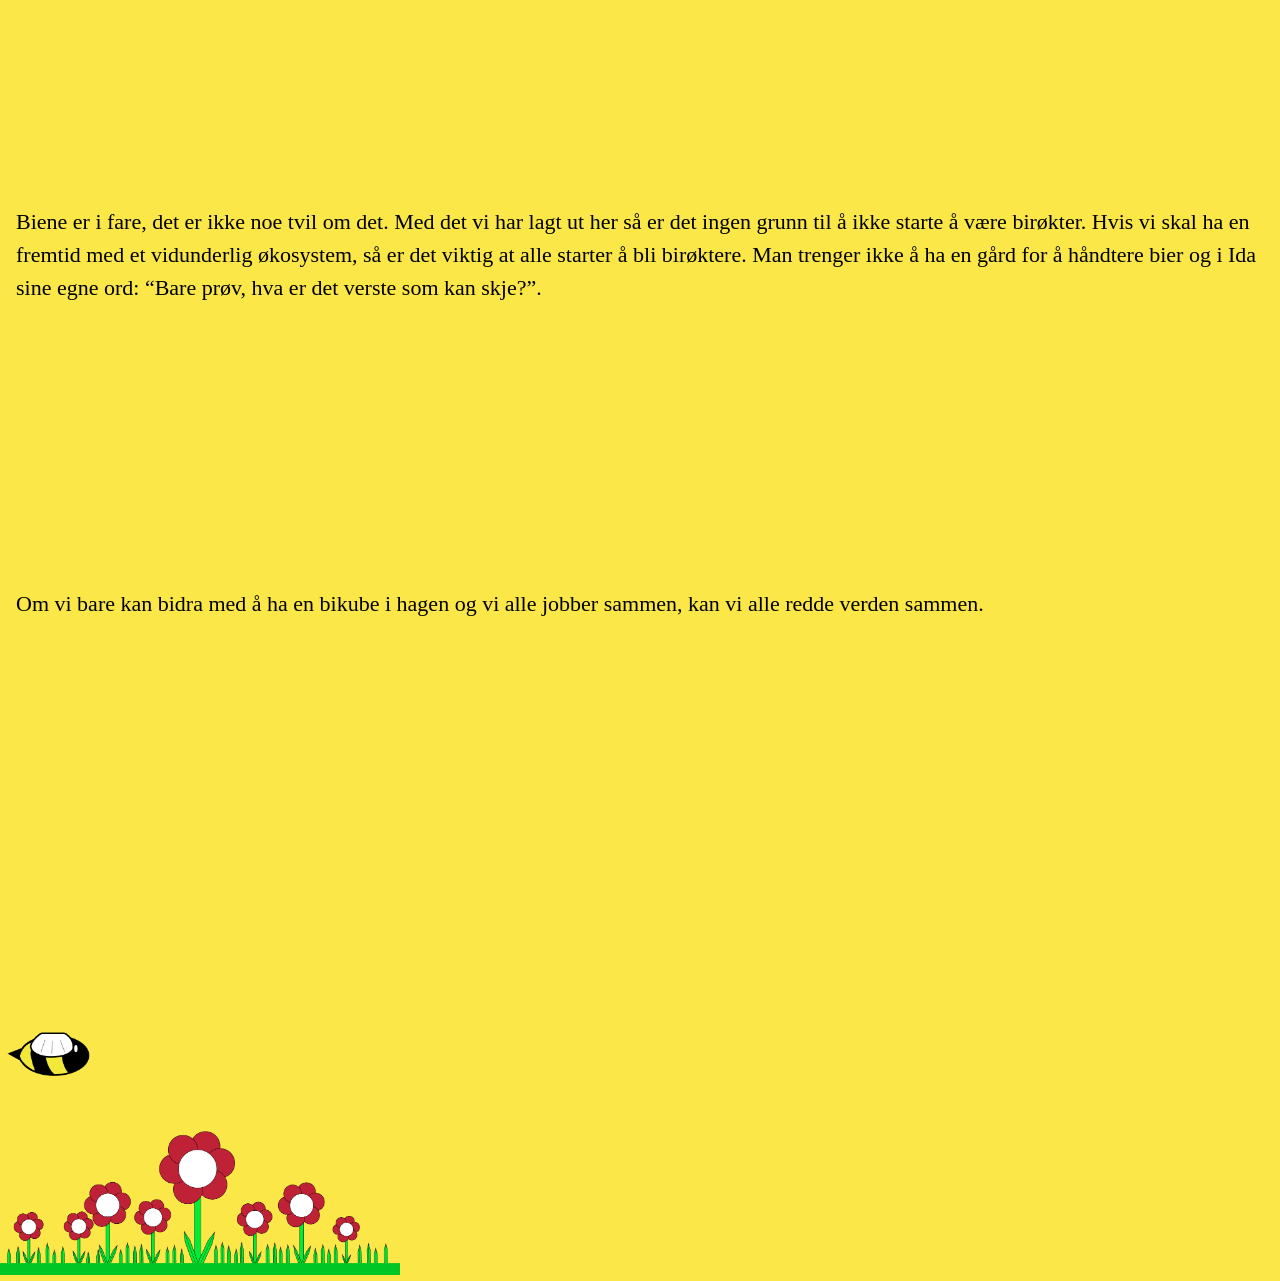
==== commit 7e6e3640: "I added two animations for the bee." ====
--- a/bier/index.html
+++ b/bier/index.html
@@ -61,6 +61,15 @@
         <p>
             Heldigvis finnes det en løsning som bør bli iverksatt på verdensbasis. Birøkting.Her har vi hatt en hyggelig samtale med Ida Katrine Børstad Thoresen, om nemlig reisen hennes som birøkter og hvorfor du bør også bli birøkter.
         </p>
+
+        <div class="bie-animasjon_andre_vindu">
+            <img
+                class="bie-animasjon_andre"
+                src="./img/img1.png"
+                alt="Animasjon av en bie som flyr"
+            />
+        </div>
+
         <!-- <div class="bie-animasjon_tredje_vindu is-paused">
             <img
                 class="bie-animasjon_tredje"
@@ -68,10 +77,11 @@
                 alt="Animasjon av en bie som flyr"
             />
         </div> -->
+        
     </article>
 
     <!-- Fjerde delen -->
-    <article class="tredje">
+    <article class="tredje" id="fjerde-avsnitt">
         <p>
             Ida åpner jo at det ikke var så mye annet enn at hun hadde bekjente som lurte bare på om hun hadde lyst på en bikube. Fra der har hun aldri sett tilbake, hun har til og med fått med barna hennes inni denne utrolig kule hobbyen! 
 </p>
@@ -110,7 +120,15 @@
         </p>
     </article>
     
+    
     <section id="blomster-for-bie">
+        <div class="bie-animasjon_siste_vindu">
+            <img
+                class="bie-animasjon_siste"
+                src="./img/img1.png"
+                alt="Animasjon av en bie som flyr"
+            />
+        </div>
         <img id="blomster" src="./img/blomster.png" alt="Bilde av blomster">
 
     </section>
--- a/bier/css/style.css
+++ b/bier/css/style.css
@@ -64,6 +64,7 @@
     display: flex;
     flex-direction: column;
     background-color: #4463ae;
+    background-image: url(../img/rain.png);
 }
 
 #andre p{
@@ -100,6 +101,46 @@
   background-color: #9dd8e0;
 }
 
+
+.bie-animasjon_andre_vindu {
+  position: relative;
+  width: 100%;
+  height: 200px;
+
+  overflow: hidden;
+}
+
+.bie-animasjon_andre {
+  position: absolute;
+  margin-top: 0;
+  top: 20px;
+  left: 0;
+  width: 100px;
+  height: 200px;
+  object-fit: contain;
+  animation-name: andreAniamsjon;
+  animation-duration: 5s;
+  animation-iteration-count: infinite;
+  animation-timing-function: linear;
+}
+
+@keyframes andreAniamsjon {
+  0%   { left: -100px; top: 0px}
+  25% {top: 60px}
+  50% {top: 0px}
+  75% {top: 40px}
+  100% { left: 100%; top: 0px}
+}
+
+#fjerde-avsnitt{
+  padding-top: 8rem;
+}
+
+
+
+
+
+
 .fjerde{
     padding: 1rem;
     background-color: #ee7d29;
@@ -109,6 +150,42 @@
 .femte{
     padding: 1rem;
     background-color: #fbe848;
+      height: 350px;
+
+}
+
+
+
+.bie-animasjon_siste_vindu {
+  position: relative;
+  width: 100%;
+  height: 200px;
+  margin: 0;
+  padding: 0;
+  overflow: visible;
+}
+
+.bie-animasjon_siste {
+  position: absolute;
+  margin: 0;
+  padding: 0;
+  top: 20px;
+  left: 0;
+  width: 100px;
+  height: 200px;
+  object-fit: contain;
+  animation-name: sisteAniamsjon;
+  animation-duration: 5s;
+  animation-iteration-count: infinite;
+  animation-timing-function: linear;
+}
+
+@keyframes sisteAniamsjon {
+  0%   { left: -100px; top: 0px}
+  25% {top: 60px}
+  50% { left: 40%; top: 100px}
+  75% { left: 40%; top: 100px}
+  100% { left: 40%; top: 100px}
 }
 
 #blomster-for-bie{
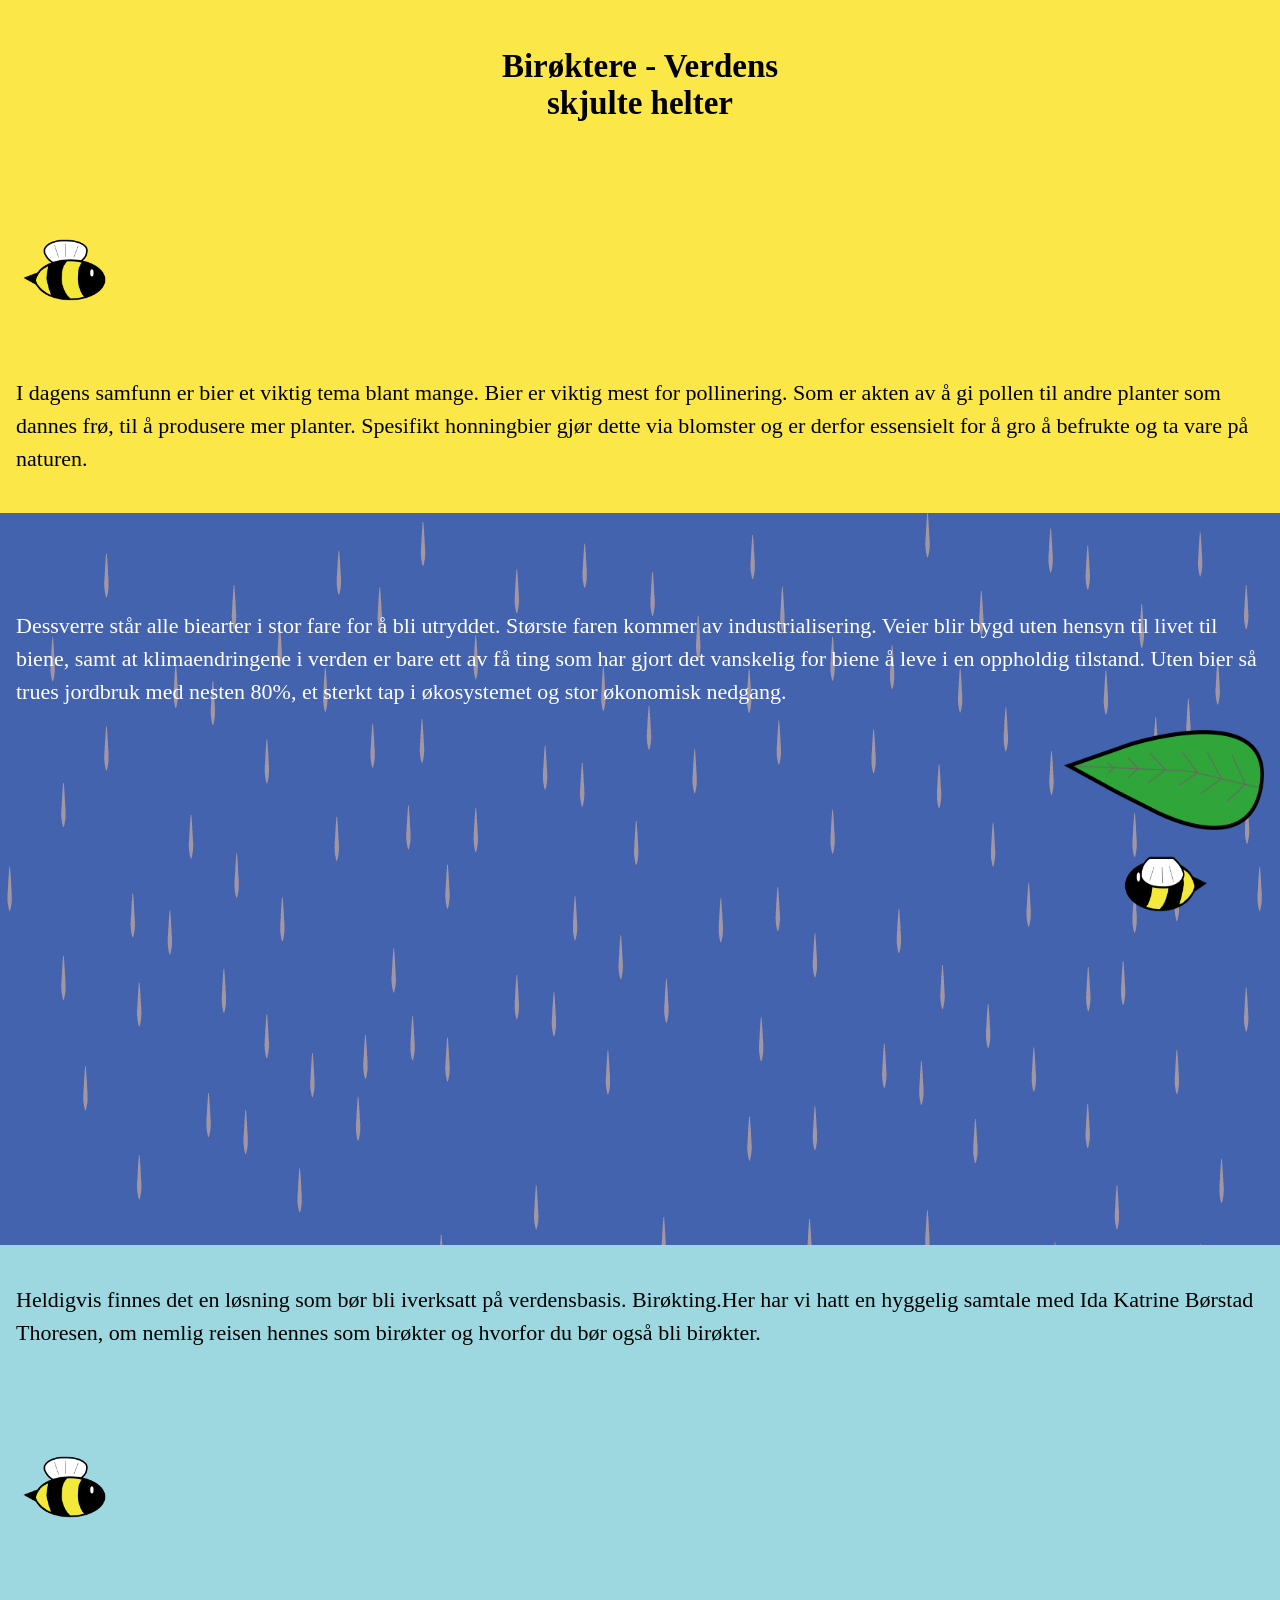
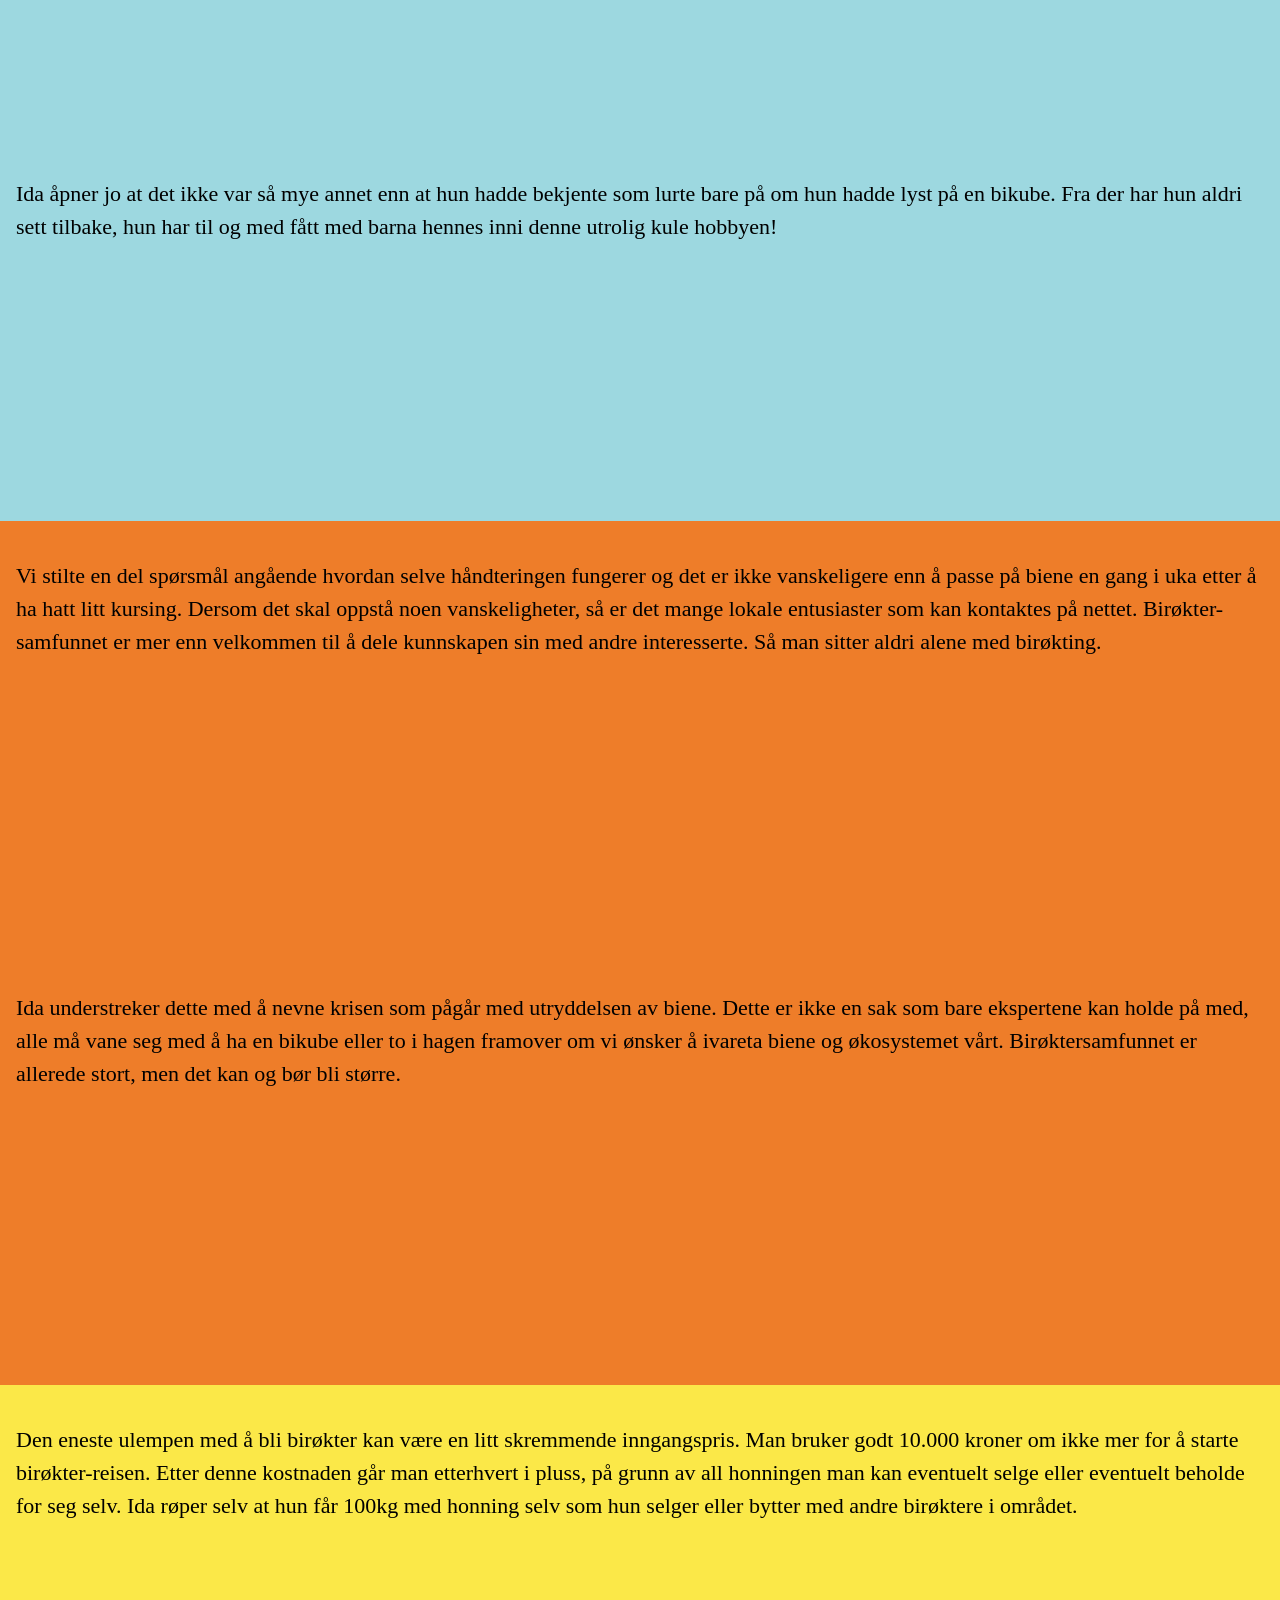
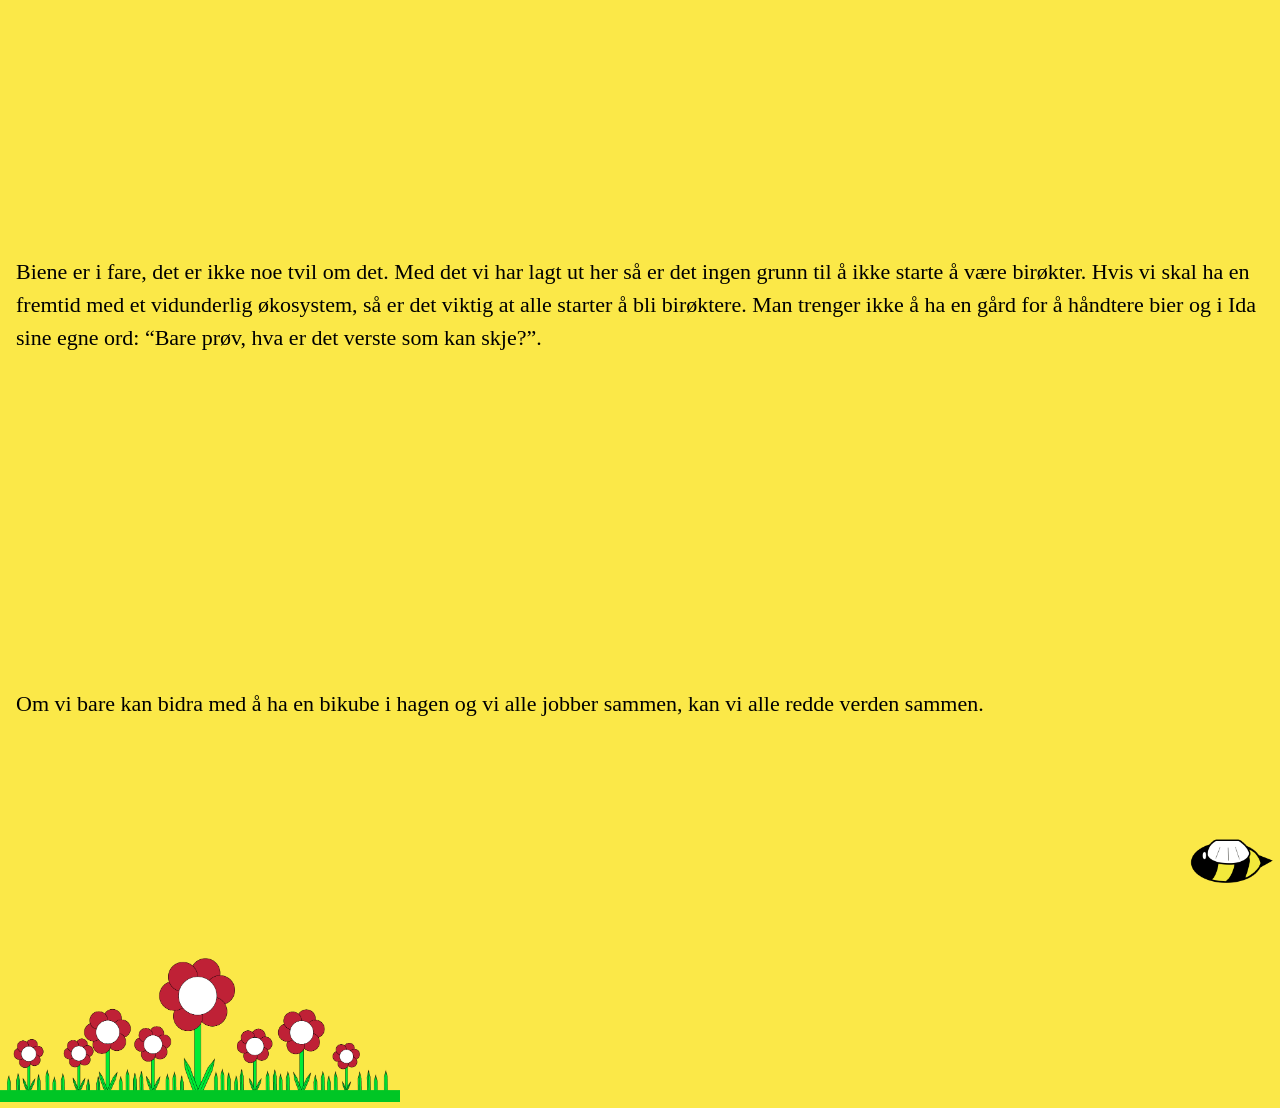
==== commit d6d91852: "I spun the bee around 360 degrees at the end." ====
--- a/bier/index.html
+++ b/bier/index.html
@@ -114,7 +114,7 @@
     </article>
 
     
-    <article class="femte">
+    <article id="sjette">
         <p>
             Om vi bare kan bidra med å ha en bikube i hagen og vi alle jobber sammen, kan vi alle redde verden sammen. 
         </p>
@@ -125,7 +125,7 @@
         <div class="bie-animasjon_siste_vindu">
             <img
                 class="bie-animasjon_siste"
-                src="./img/img1.png"
+                src="./img/img3.png"
                 alt="Animasjon av en bie som flyr"
             />
         </div>
--- a/bier/css/style.css
+++ b/bier/css/style.css
@@ -150,7 +150,13 @@
 .femte{
     padding: 1rem;
     background-color: #fbe848;
-      height: 350px;
+    height: 400px;
+
+}
+
+#sjette{
+    background-color: #fbe848;
+        padding: 1rem;
 
 }
 
@@ -169,8 +175,8 @@
   position: absolute;
   margin: 0;
   padding: 0;
-  top: 20px;
-  left: 0;
+  top: 0;
+  right: 0;
   width: 100px;
   height: 200px;
   object-fit: contain;
@@ -181,11 +187,11 @@
 }
 
 @keyframes sisteAniamsjon {
-  0%   { left: -100px; top: 0px}
+  0%   { right: -100px; top: 0px}
   25% {top: 60px}
-  50% { left: 40%; top: 100px}
-  75% { left: 40%; top: 100px}
-  100% { left: 40%; top: 100px}
+  50% { right: 35%; top: 125px}
+  75% { right: 35%; top: 125px}
+  100% { right: 35%; top: 125px}
 }
 
 #blomster-for-bie{
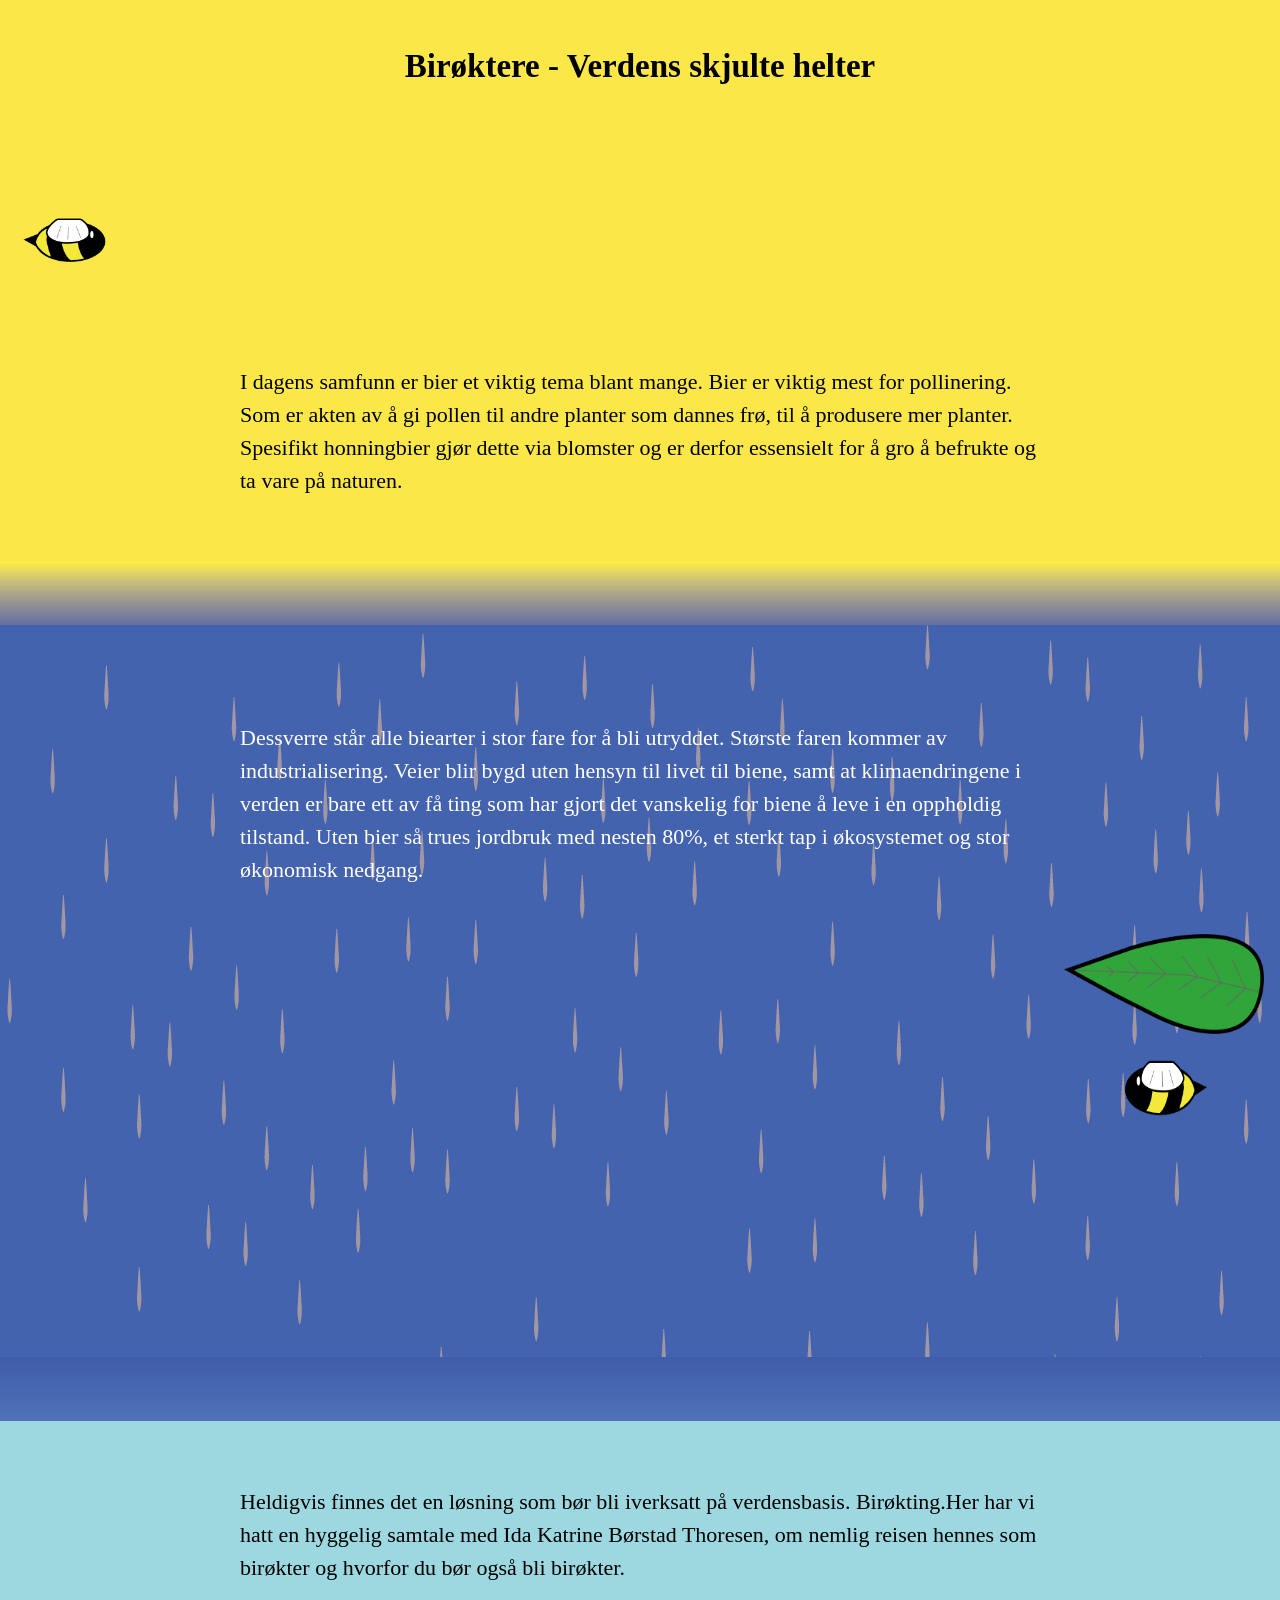
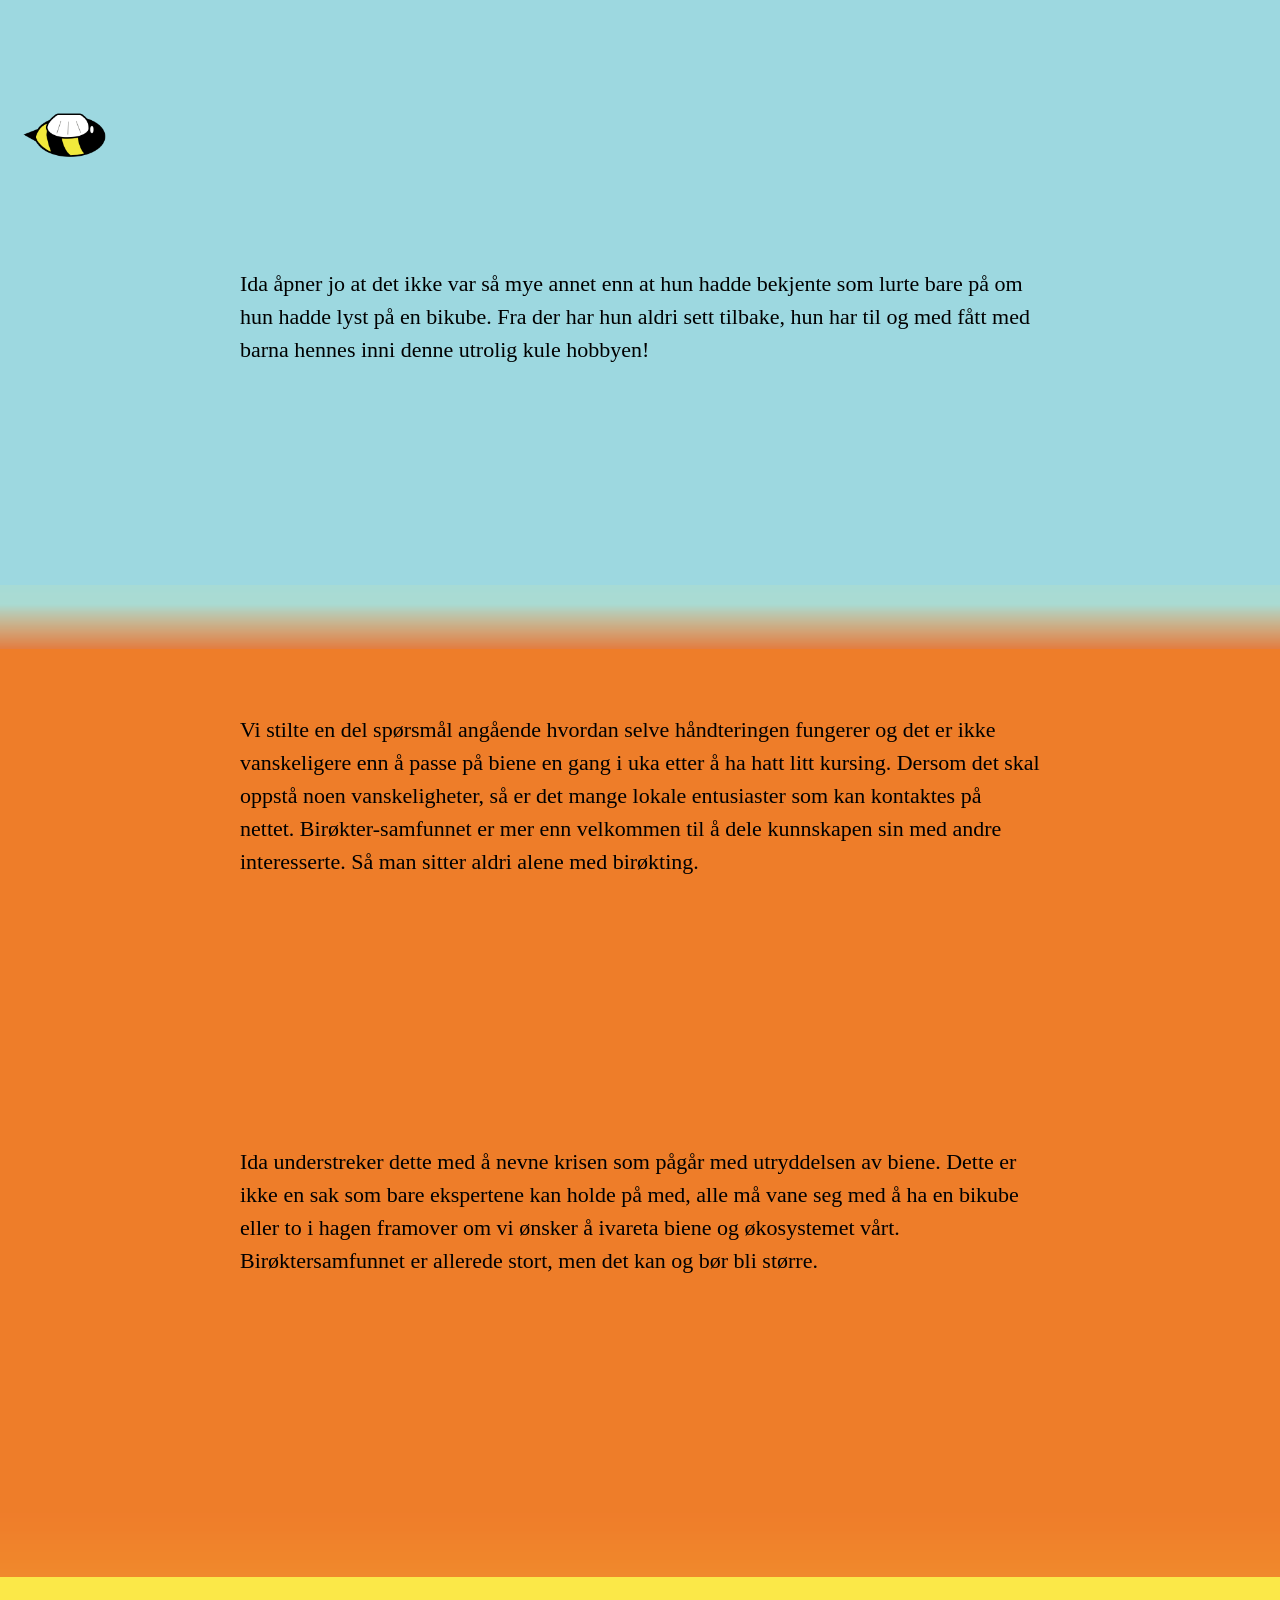
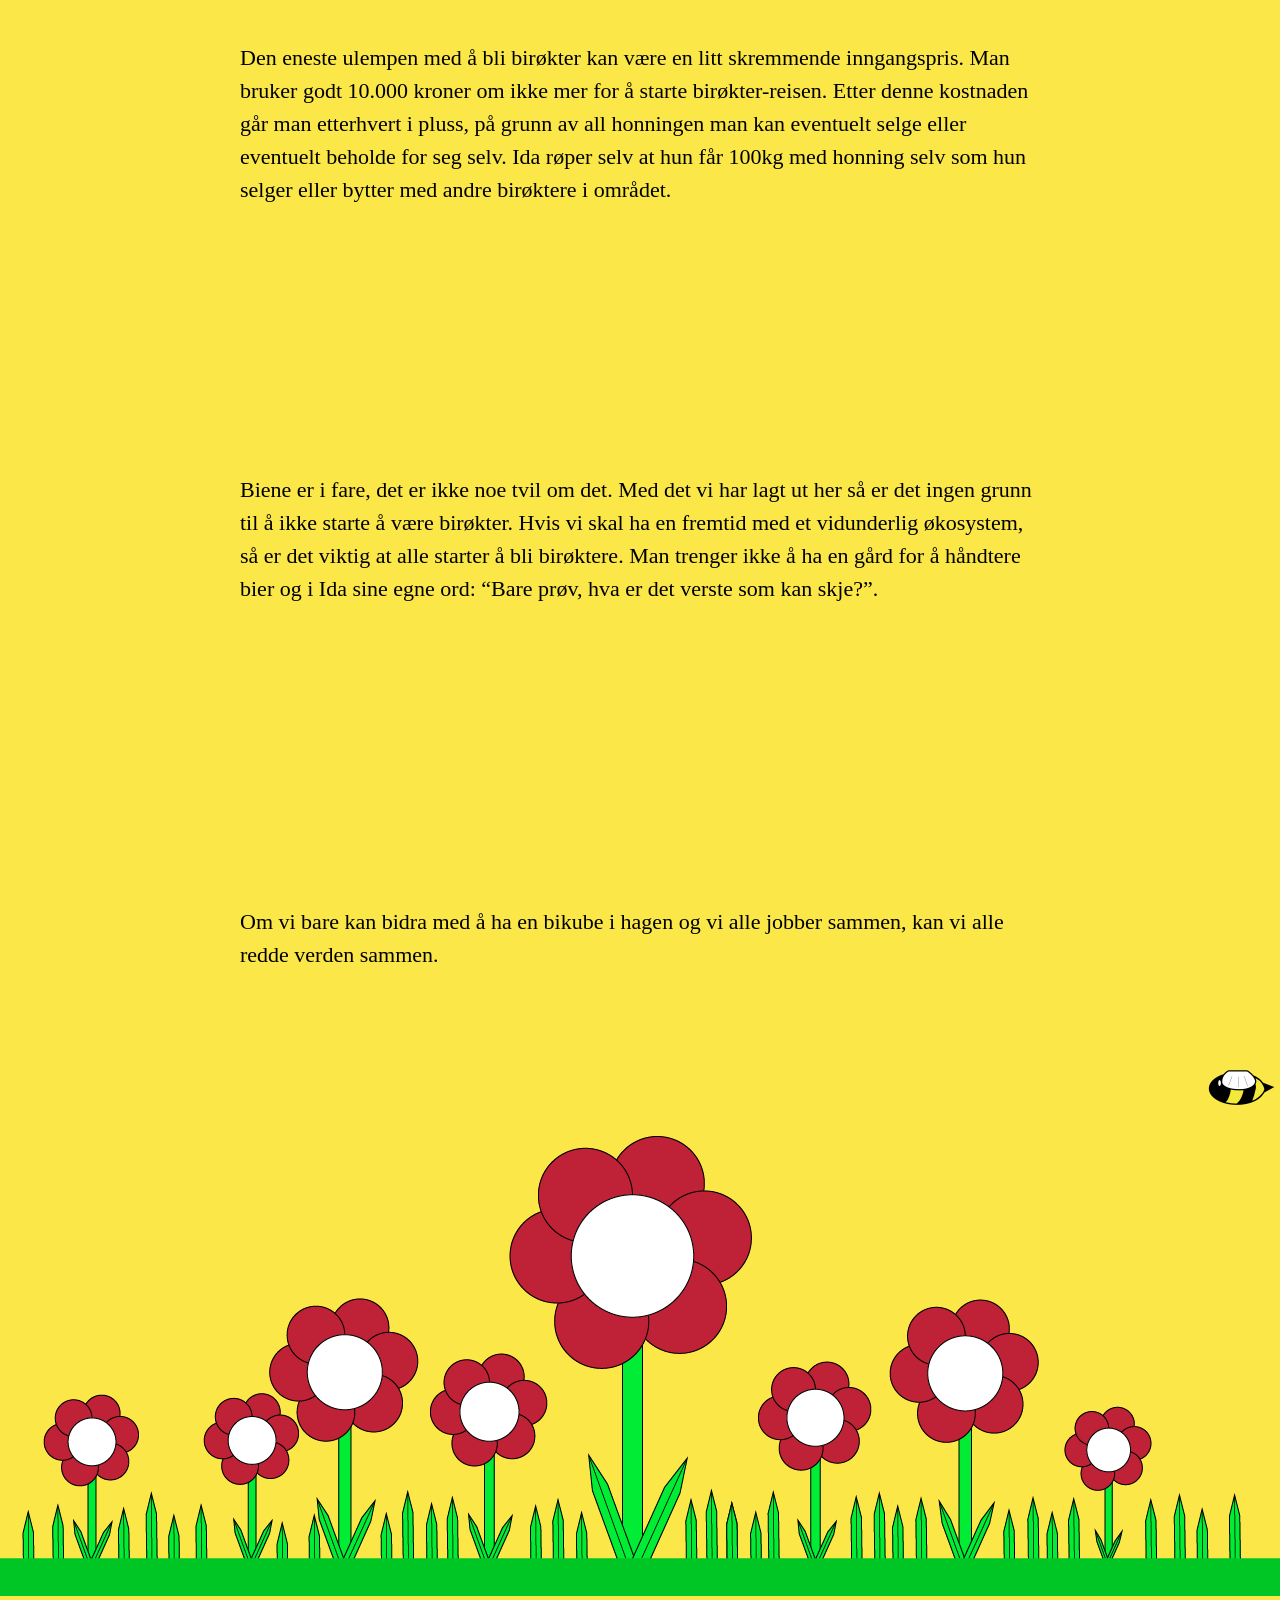
==== commit 7959bfa9: "Colors and responsive design Legget til transitions between colors in background  The final animatio" ====
--- a/bier/index.html
+++ b/bier/index.html
@@ -23,6 +23,8 @@
             <p>I dagens samfunn er bier et viktig tema blant mange. Bier er viktig mest for pollinering. Som er akten av å gi pollen til andre planter som dannes frø, til å produsere mer planter. Spesifikt honningbier gjør dette via blomster og er derfor essensielt for å gro å befrukte og ta vare på naturen.</p>
         </article>
     </section>
+
+    <div id="yellow-blue"></div>
 
     <!-- Andre delen -->
     <article id="andre">
@@ -56,6 +58,9 @@
         </div>
     </article>
 
+    <div id="dark-light-blue"></div>
+
+
     <!-- Tredje delen -->
     <article class="tredje">
         <p>
@@ -69,23 +74,22 @@
                 alt="Animasjon av en bie som flyr"
             />
         </div>
-
-        <!-- <div class="bie-animasjon_tredje_vindu is-paused">
-            <img
-                class="bie-animasjon_tredje"
-                src="./img/img1.png"
-                alt="Animasjon av en bie som flyr"
-            />
-        </div> -->
         
     </article>
+
+
+
 
     <!-- Fjerde delen -->
     <article class="tredje" id="fjerde-avsnitt">
         <p>
             Ida åpner jo at det ikke var så mye annet enn at hun hadde bekjente som lurte bare på om hun hadde lyst på en bikube. Fra der har hun aldri sett tilbake, hun har til og med fått med barna hennes inni denne utrolig kule hobbyen! 
-</p>
+        </p>
     </article>
+
+
+
+    <div id="light-blue-orange"></div>
 
     <!-- Femte delen -->
     <article class="fjerde">
@@ -100,6 +104,10 @@
         </p>
     </article>
     
+
+
+    <div id="orange-yellow"></div>
+
     <article class="femte">
         <p>
             Den eneste ulempen med å bli birøkter kan være en litt skremmende inngangspris. Man bruker godt 10.000 kroner om ikke mer for å starte birøkter-reisen. Etter denne kostnaden går man etterhvert i pluss, på grunn av all honningen man kan eventuelt selge eller eventuelt beholde for seg selv. 
--- a/bier/css/style.css
+++ b/bier/css/style.css
@@ -57,6 +57,11 @@
 
 
 
+#yellow-blue{
+  background-image: url(../img/yellow-blue.png);
+  background-size: cover;
+  padding: 2rem;
+}
 
 #andre{
     padding: 1rem;
@@ -95,6 +100,16 @@
 
 
 
+
+
+
+
+#dark-light-blue{
+  background-image: url(../img/dark-light-blue.png);
+  background-size: cover;
+  padding: 2rem;
+}
+
 .tredje{
   padding: 1rem;
   height: 350px;
@@ -113,8 +128,6 @@
 .bie-animasjon_andre {
   position: absolute;
   margin-top: 0;
-  top: 20px;
-  left: 0;
   width: 100px;
   height: 200px;
   object-fit: contain;
@@ -125,26 +138,37 @@
 }
 
 @keyframes andreAniamsjon {
-  0%   { left: -100px; top: 0px}
-  25% {top: 60px}
-  50% {top: 0px}
-  75% {top: 40px}
-  100% { left: 100%; top: 0px}
-}
-
-#fjerde-avsnitt{
-  padding-top: 8rem;
-}
-
-
-
-
-
+  0%   { left: -100px; top: -60px}
+  25% {top: 0px}
+  50% {top: -60px}
+  75% {top: 0px}
+  100% { left: 100%; top: -60px}
+}
+
+
+
+
+
+
+#light-blue-orange{
+    background-image: url(../img/light-blue-orange.png);
+    background-size: cover;
+    padding: 2rem;
+    margin: 0;
+}
 
 .fjerde{
     padding: 1rem;
     background-color: #ee7d29;
     height: 400px;
+}
+
+
+
+#orange-yellow{
+    background-image: url(../img/orange-yellow.png);
+  background-size: cover;
+  padding: 2rem;
 }
 
 .femte{
@@ -187,7 +211,7 @@
 }
 
 @keyframes sisteAniamsjon {
-  0%   { right: -100px; top: 0px}
+  0%   { right: 0px; top: 0px}
   25% {top: 60px}
   50% { right: 35%; top: 125px}
   75% { right: 35%; top: 125px}
@@ -201,5 +225,42 @@
 }
 
 #blomster{
-  width: 400px;
-}+  width: 100%;
+}
+
+
+/* DESKTOP */
+@media (min-width: 800px)  {
+  h1{
+    width: 100%;
+  }
+
+  .bie-animasjon_siste_vindu {
+  position: relative;
+  width: 100%;
+  height: 100px;
+  margin: 0;
+  padding: 0;
+  overflow: visible;
+
+}
+
+  .bie-animasjon_siste {
+    width: 80px;
+    height: 100px;
+  }
+
+  @keyframes sisteAniamsjon {
+  0%   { right: 0px; top: 0px}
+  25% {top: 60px}
+  50% { right: 50%; top: 200px}
+  75% { right: 50%; top: 200px}
+  100% { right: 50%; top: 200px}
+}
+
+p{
+  max-width: 800px;
+  margin: 3rem auto;
+}
+
+}
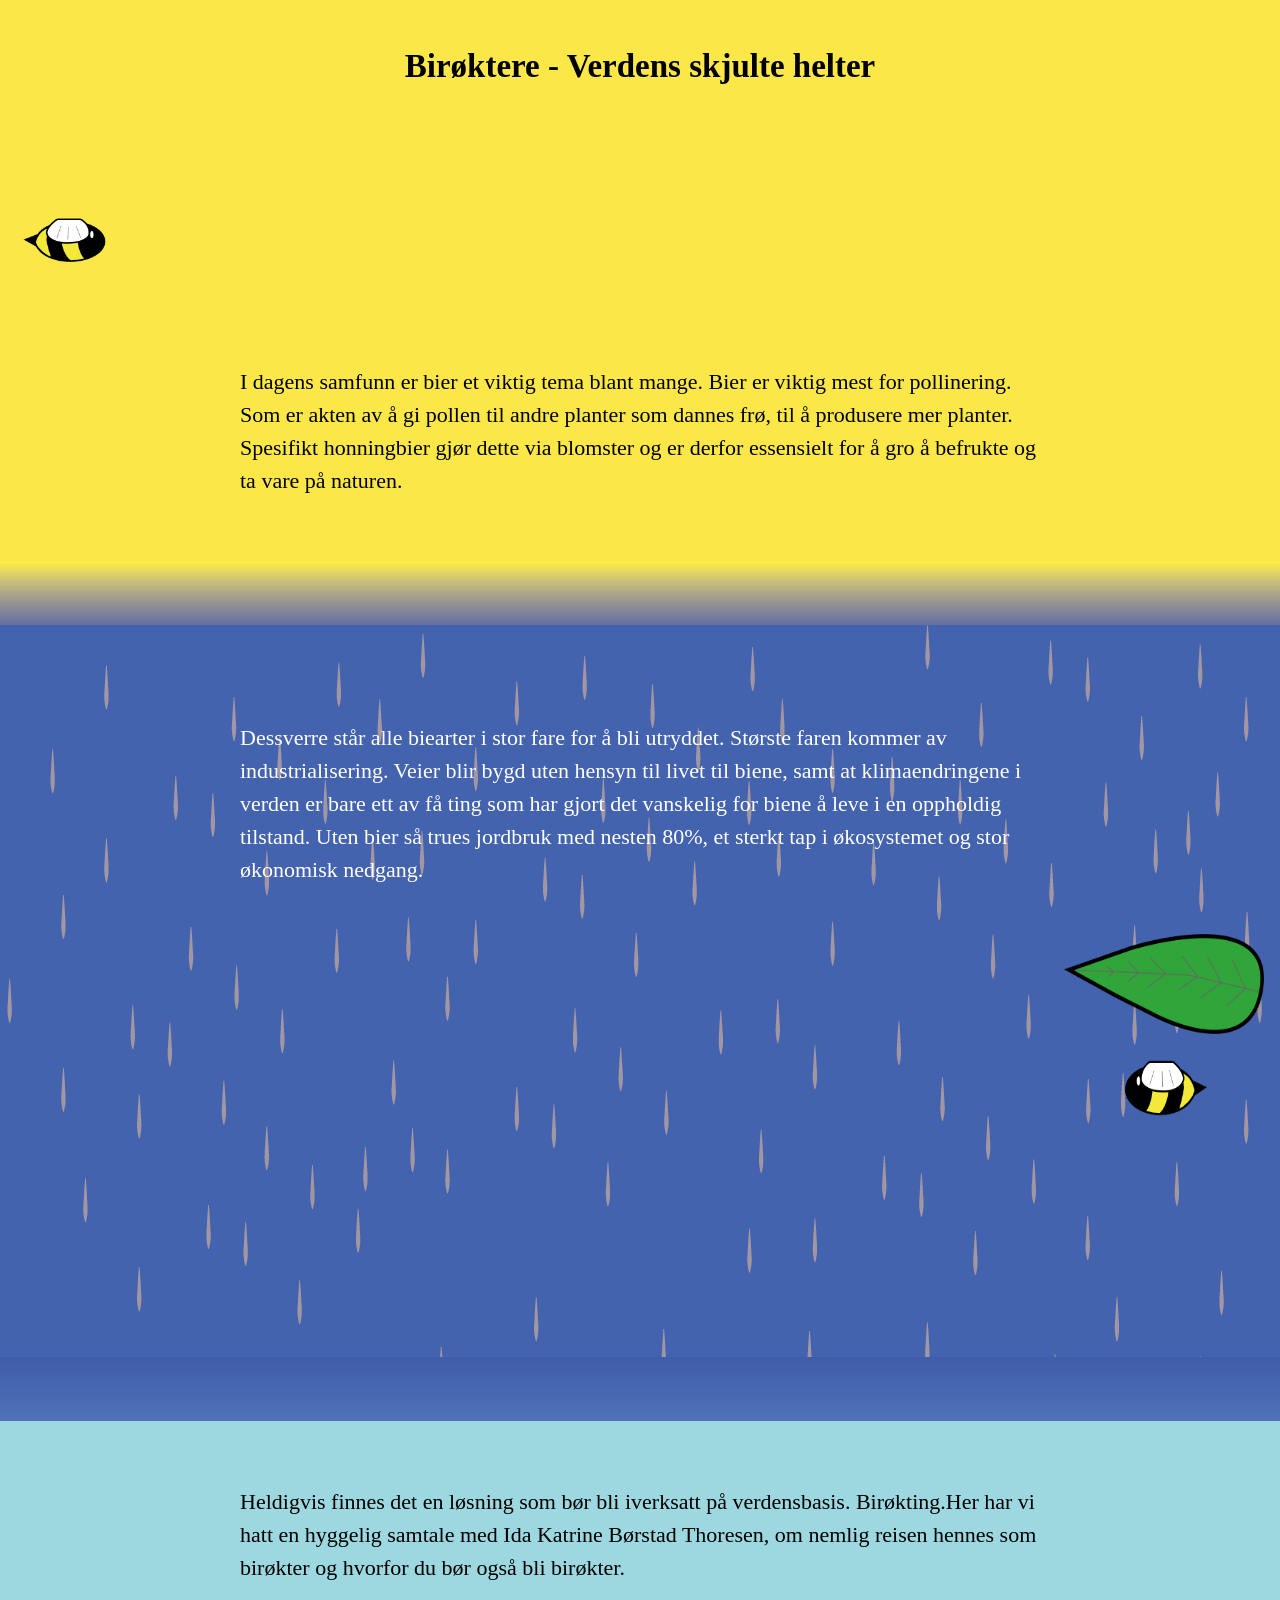
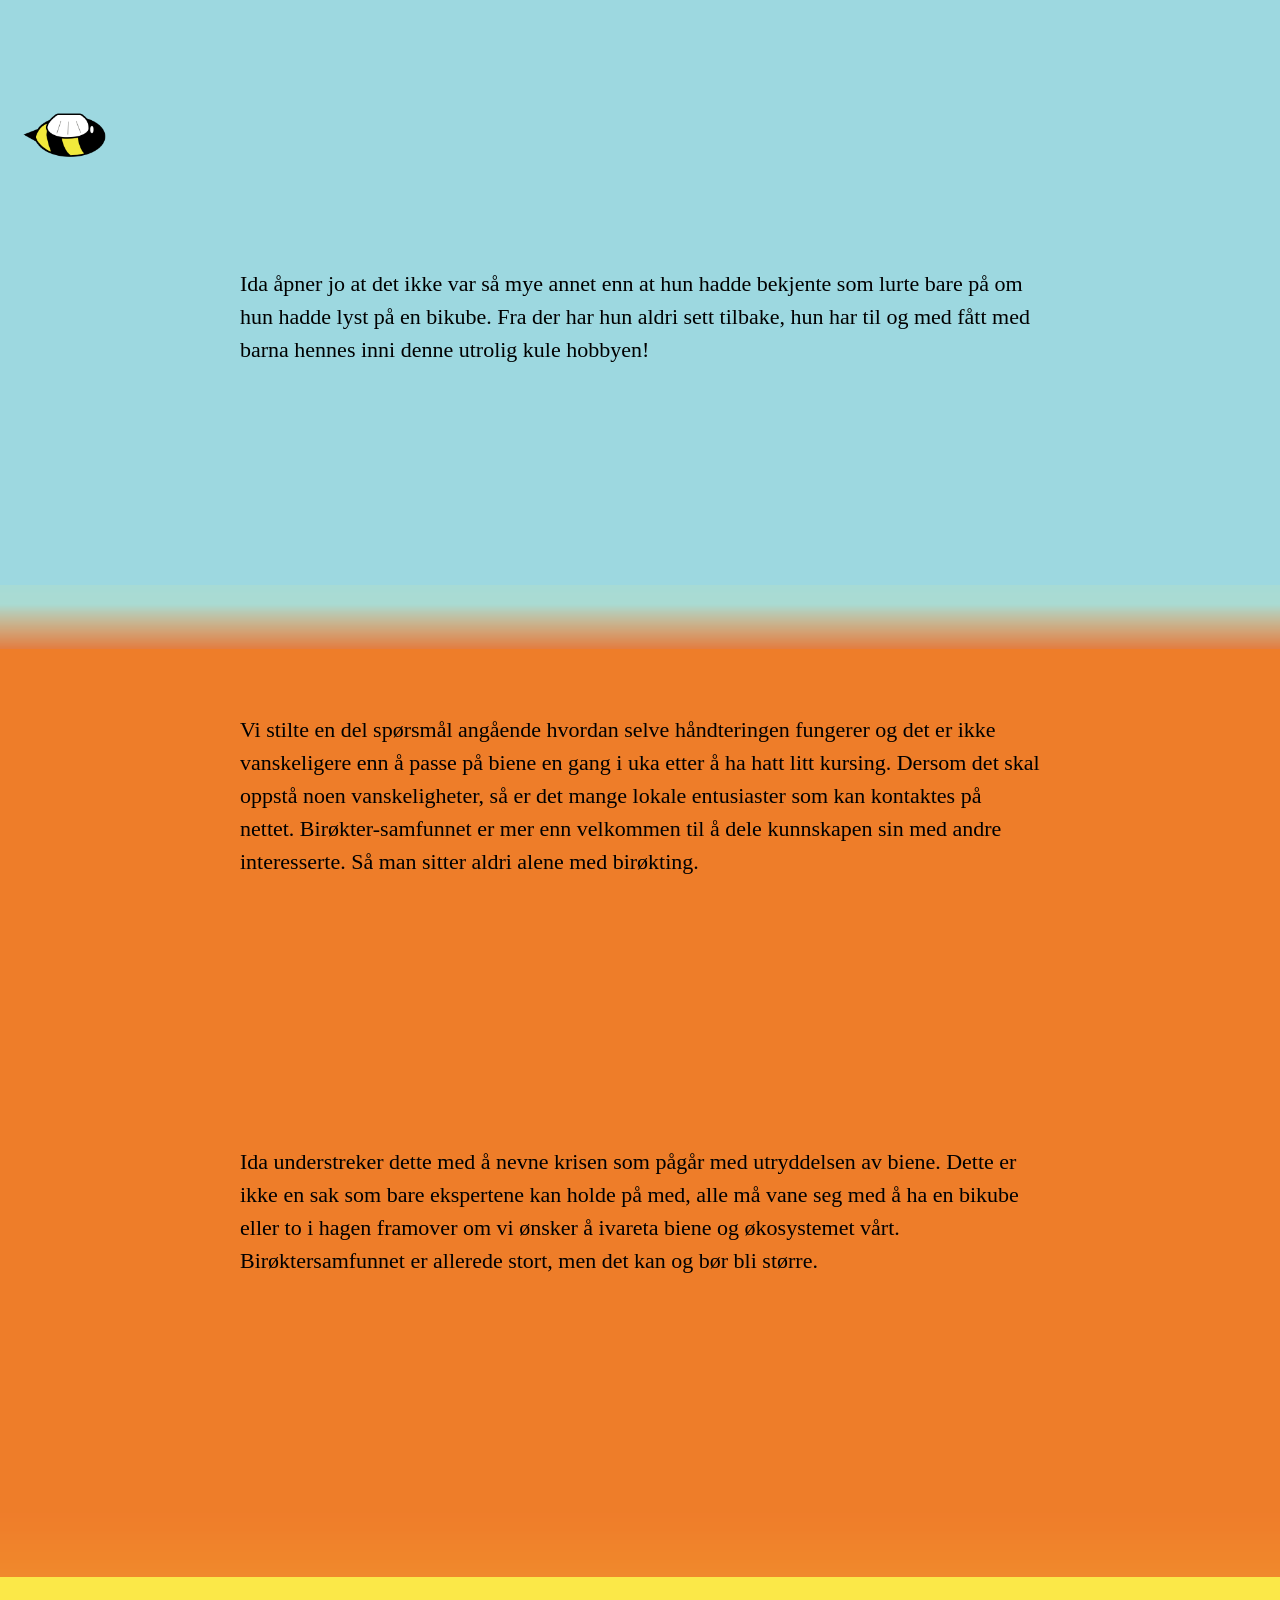
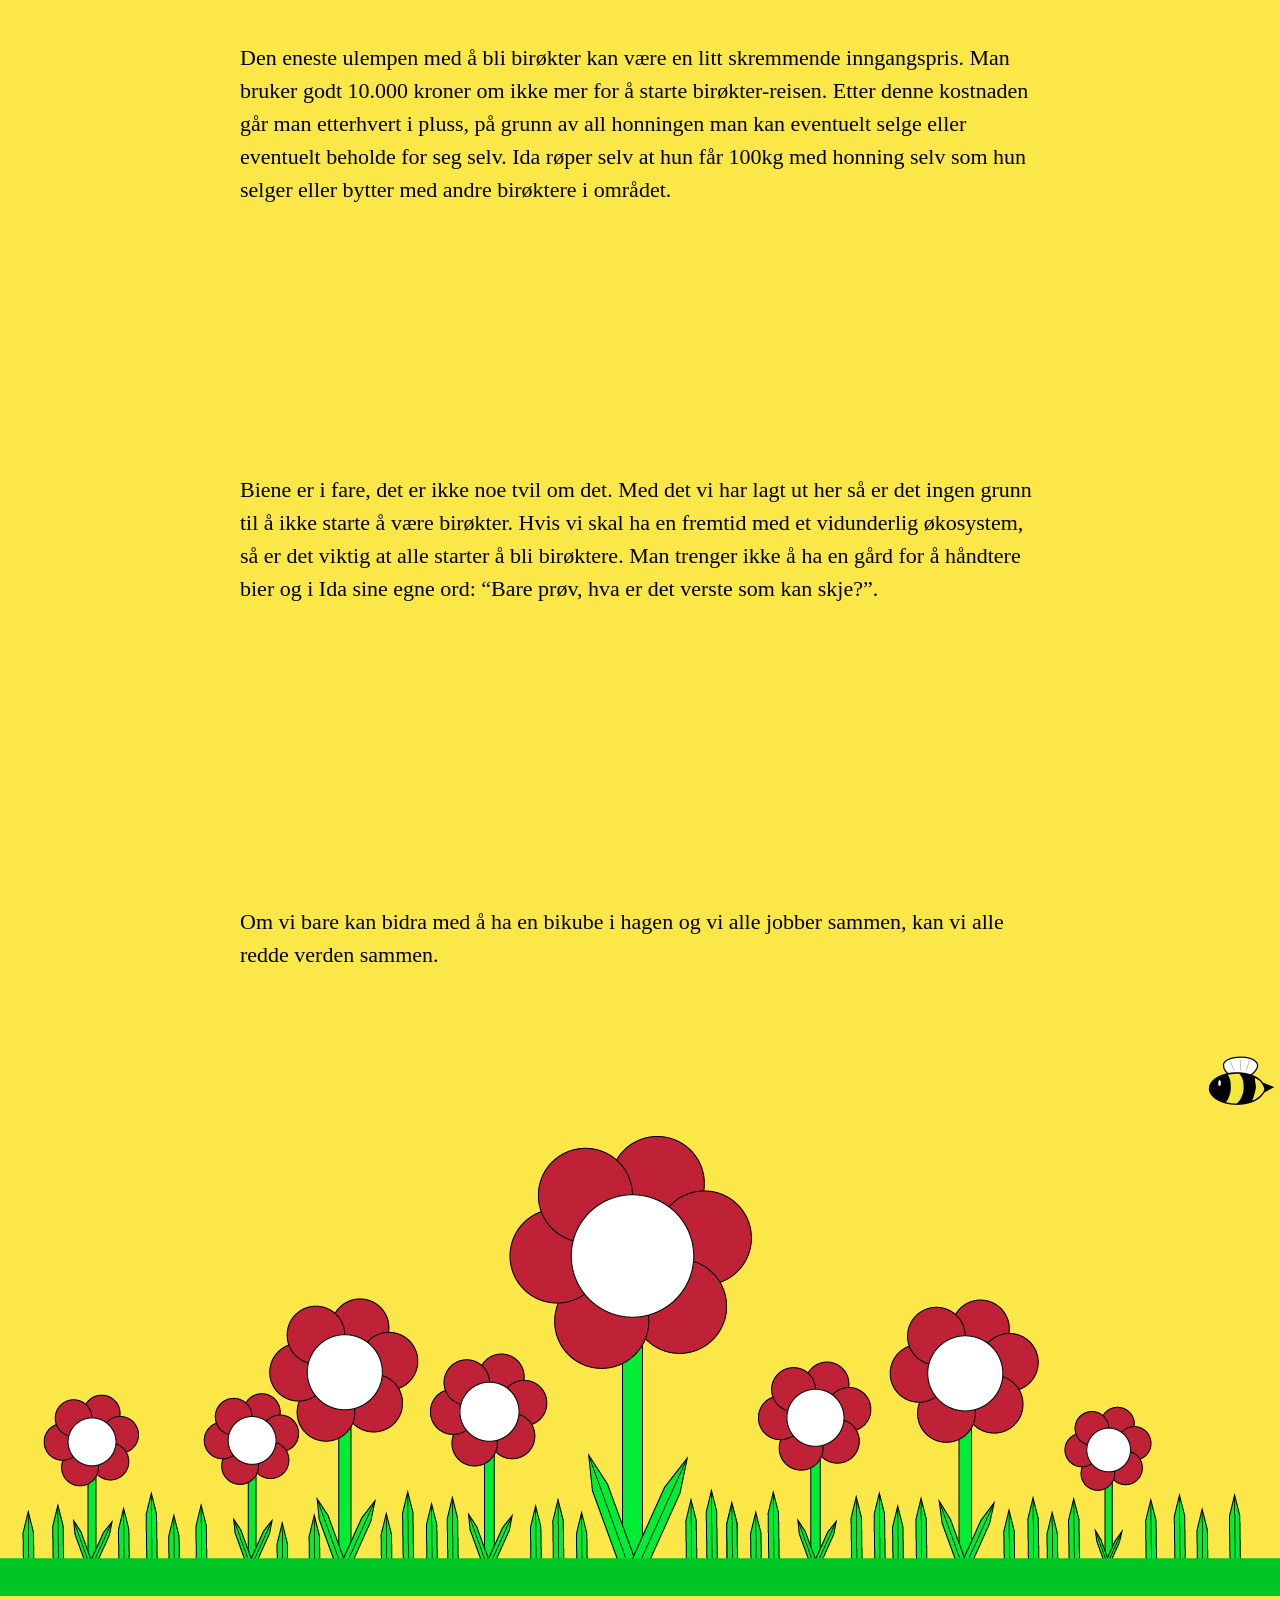
==== commit 8aa02e9a: "norwegian" ====
--- a/bier/index.html
+++ b/bier/index.html
@@ -1,5 +1,5 @@
 <!DOCTYPE html>
-<html lang="en">
+<html lang="nb">
 <head>
     <meta charset="UTF-8">
     <meta name="viewport" content="width=device-width, initial-scale=1.0">
